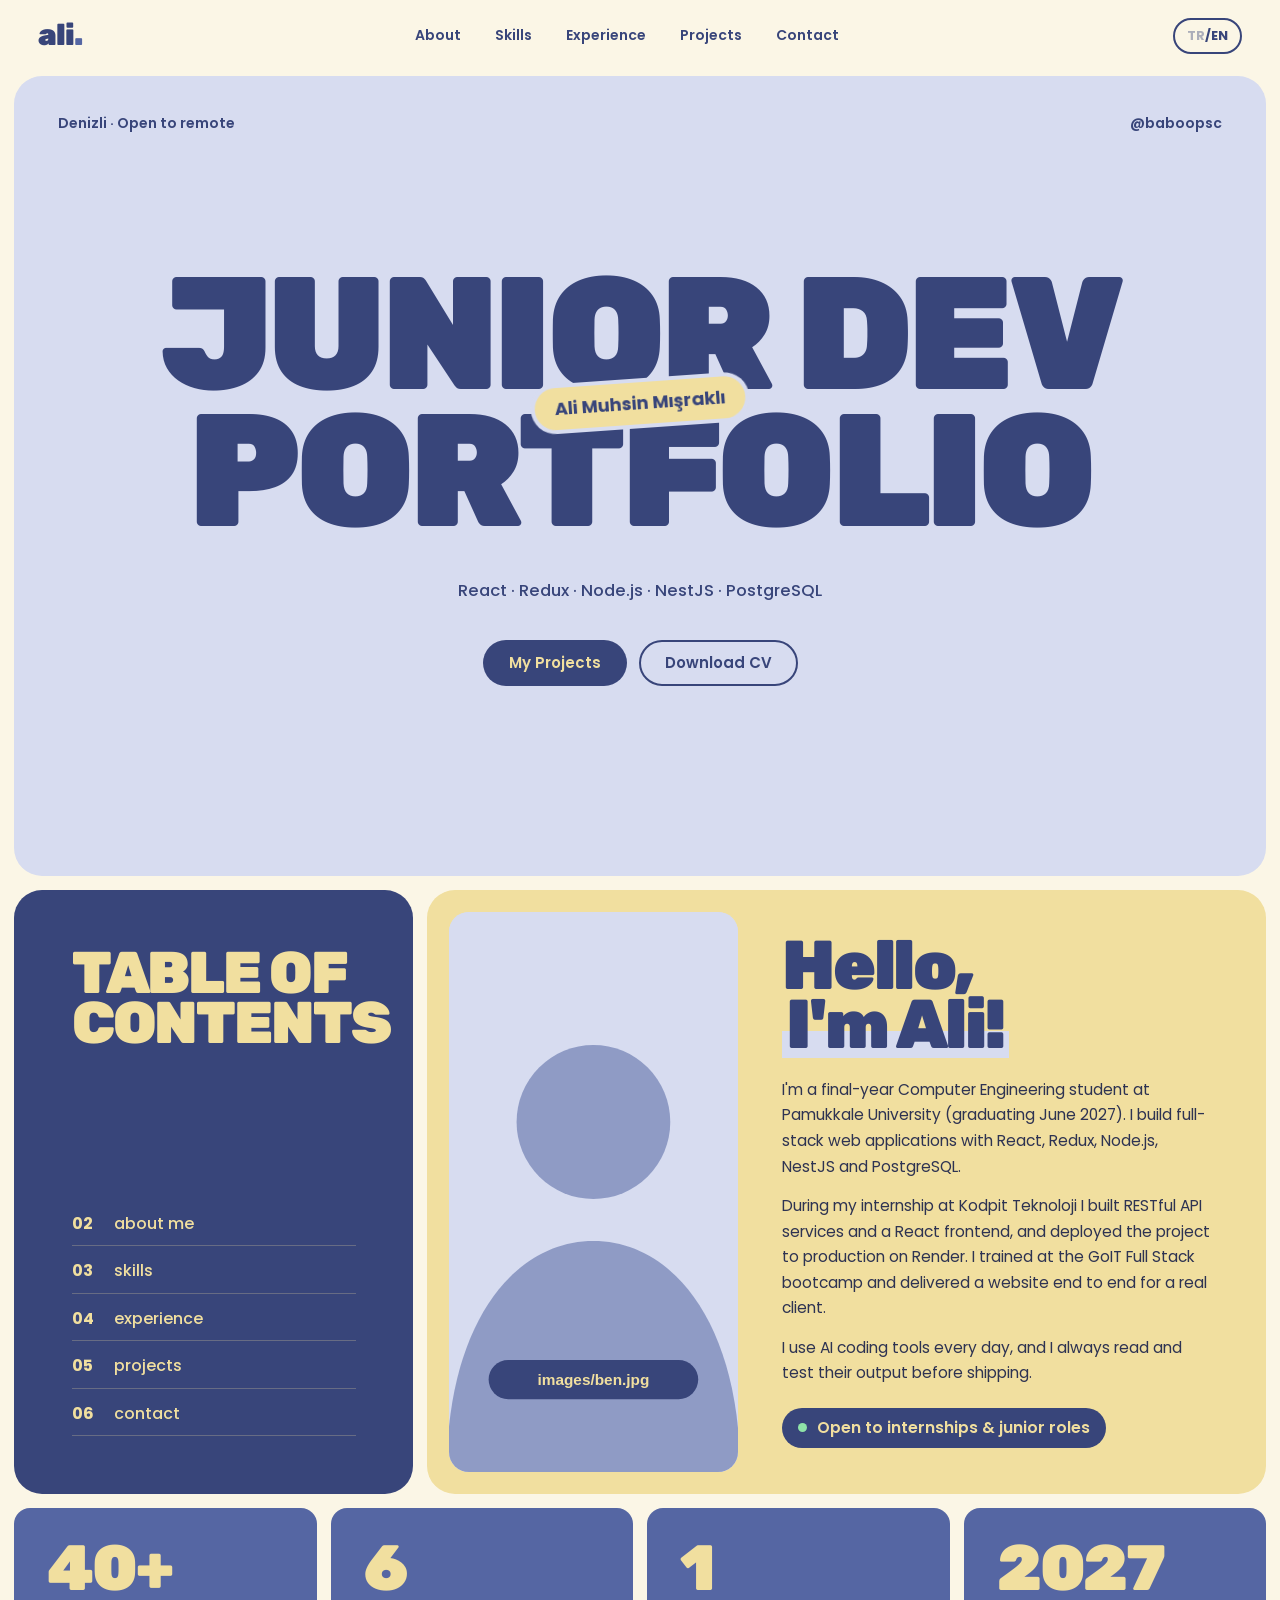
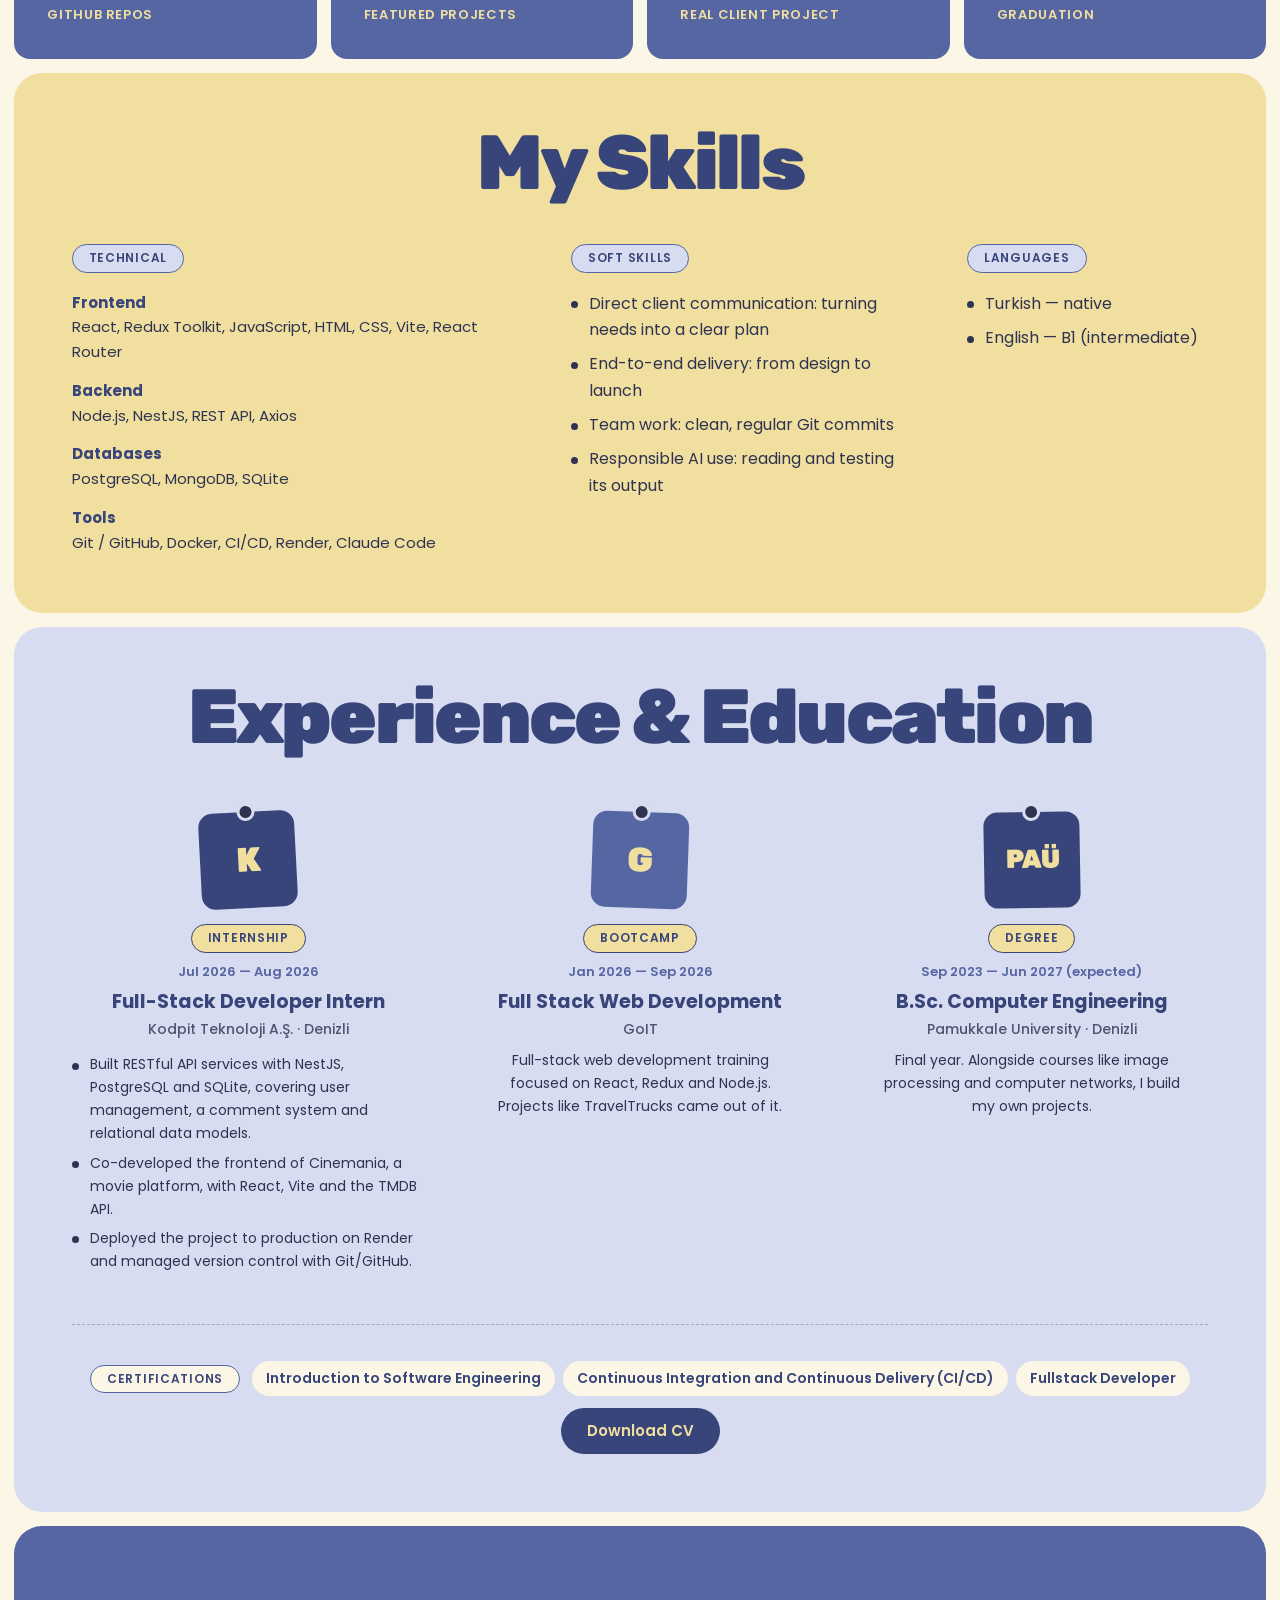
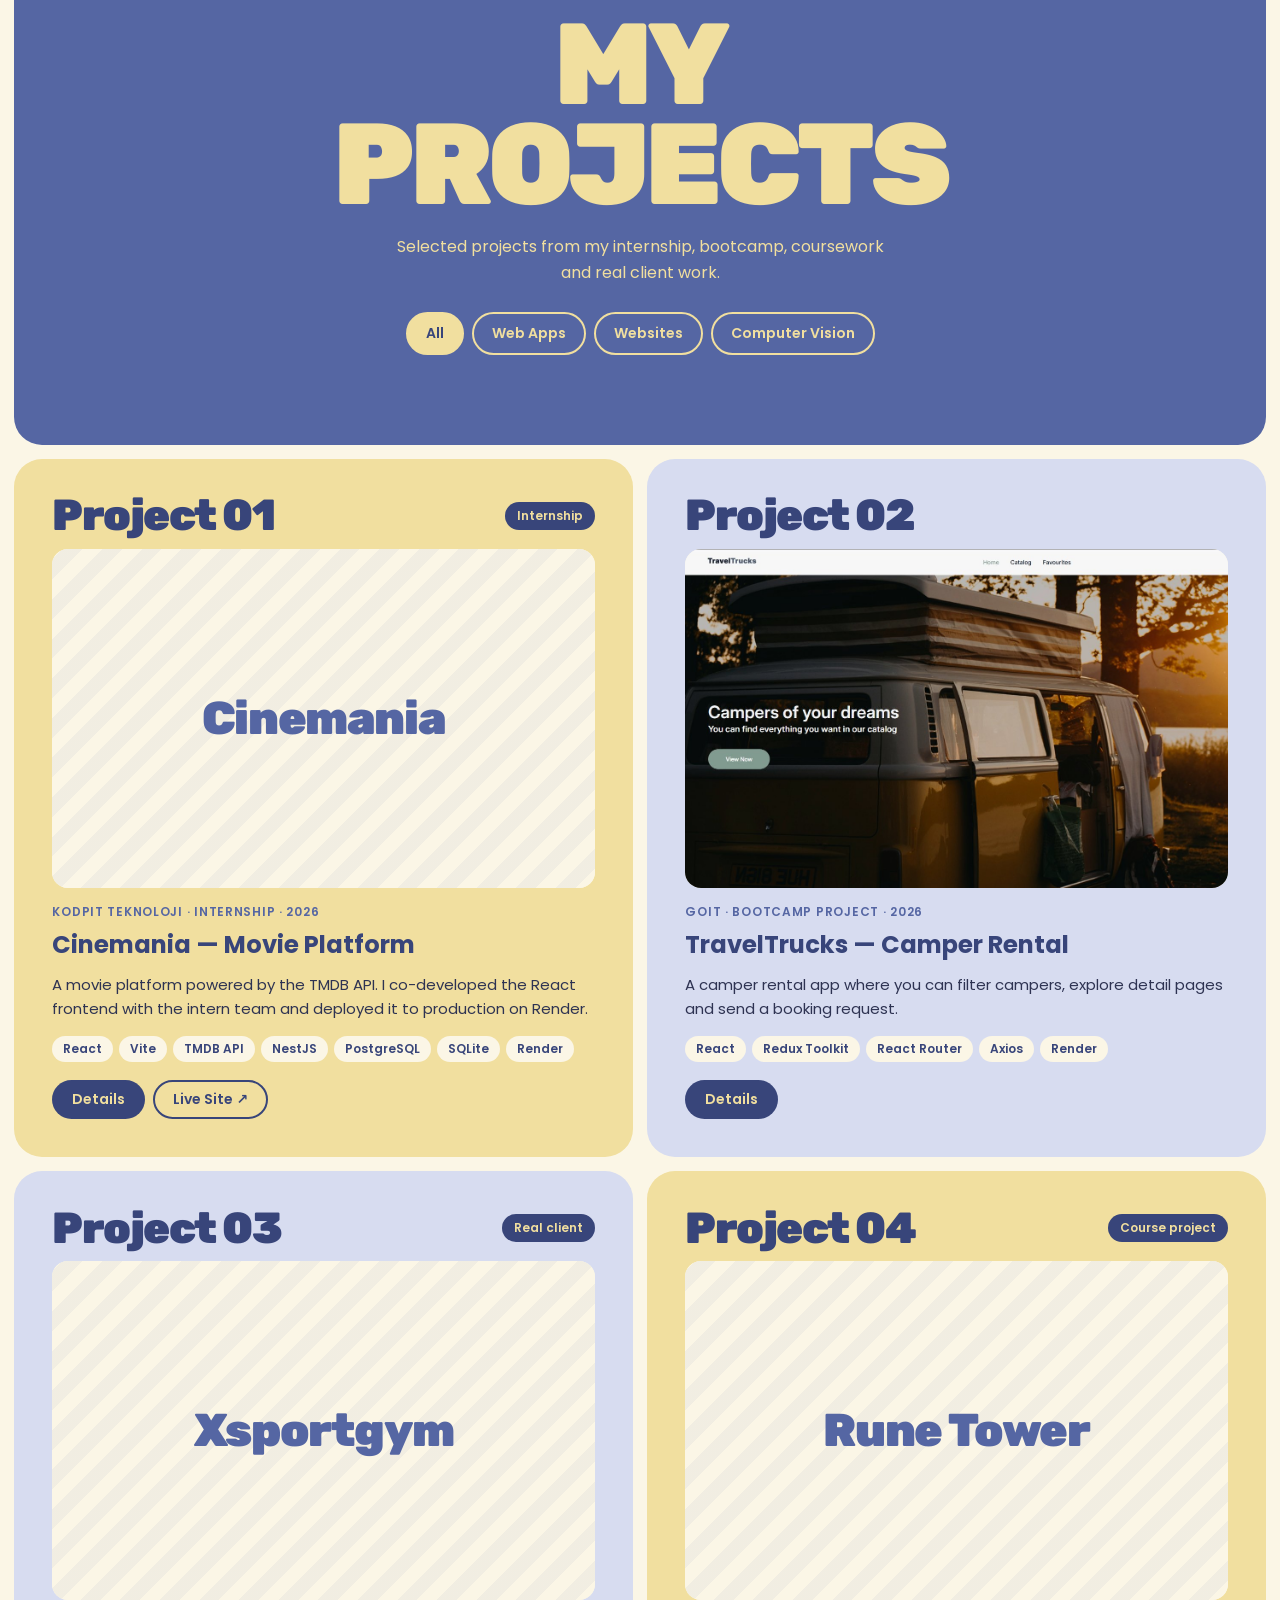
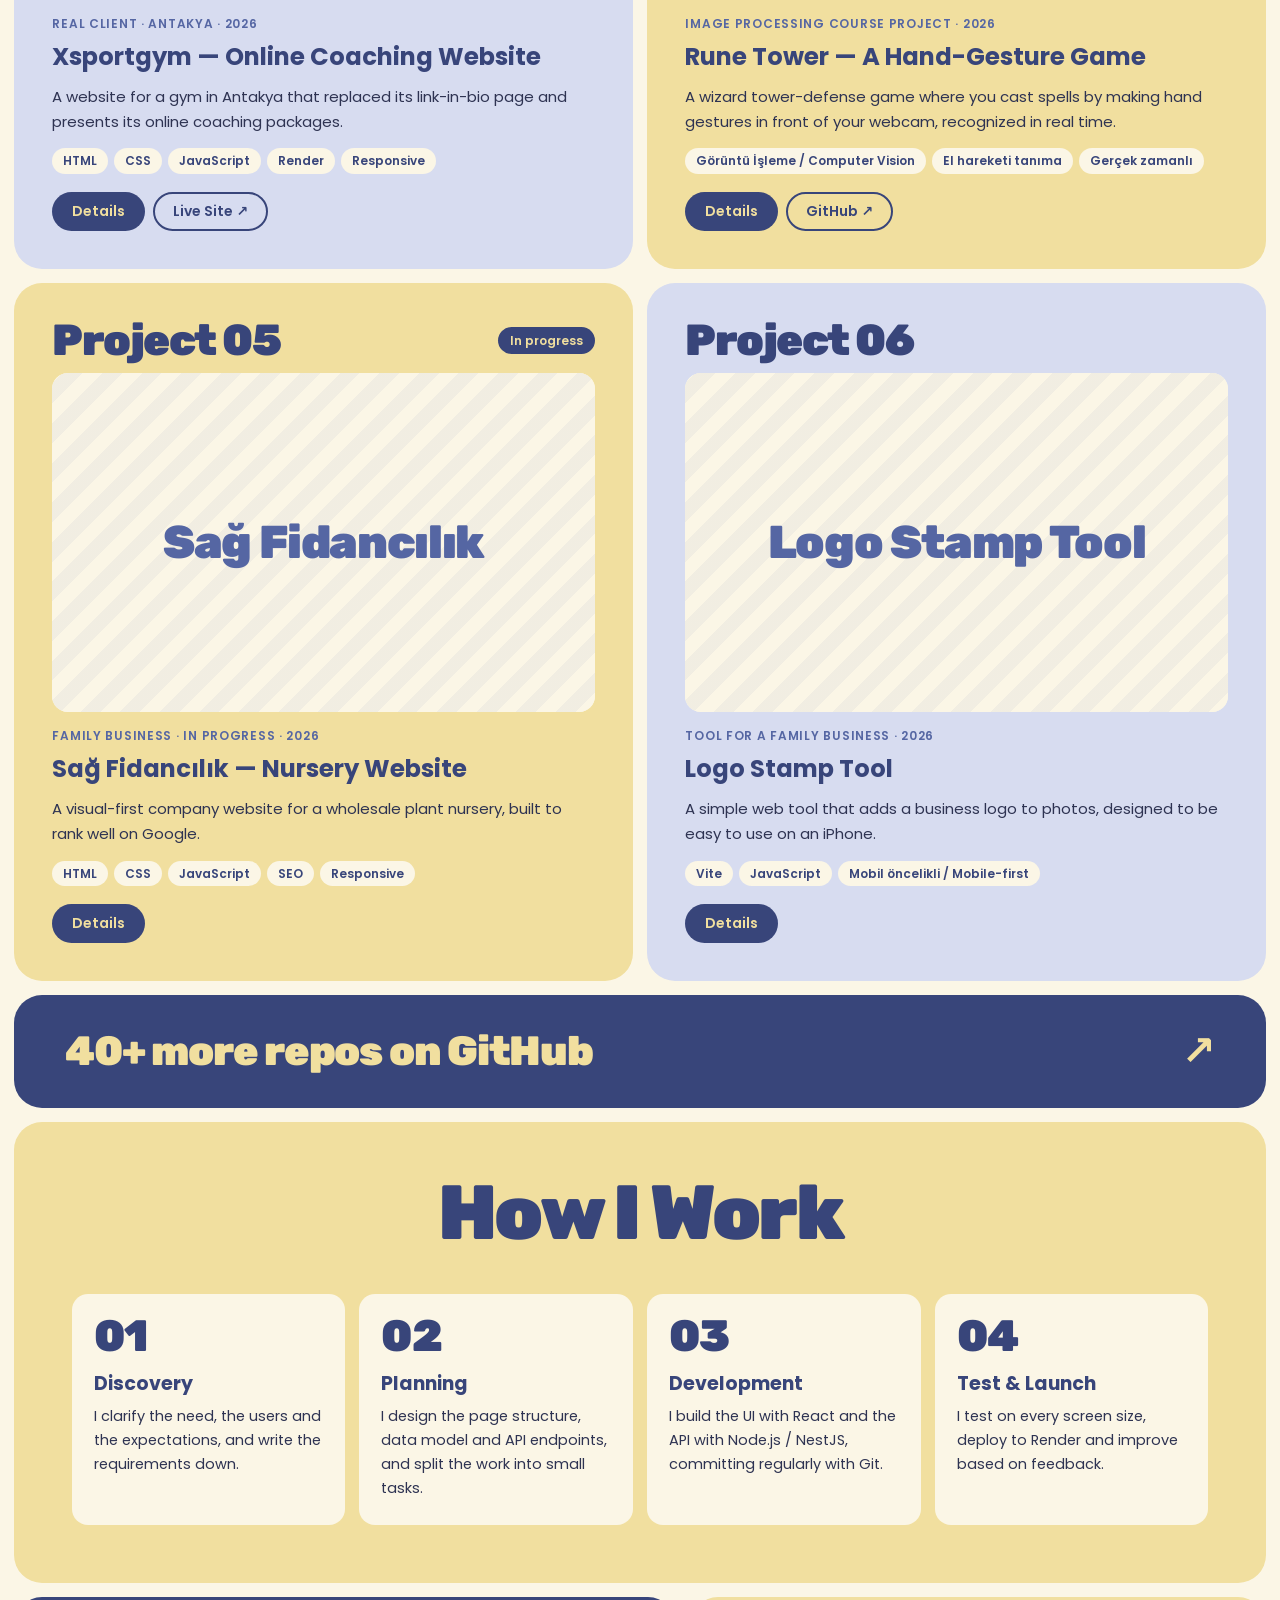
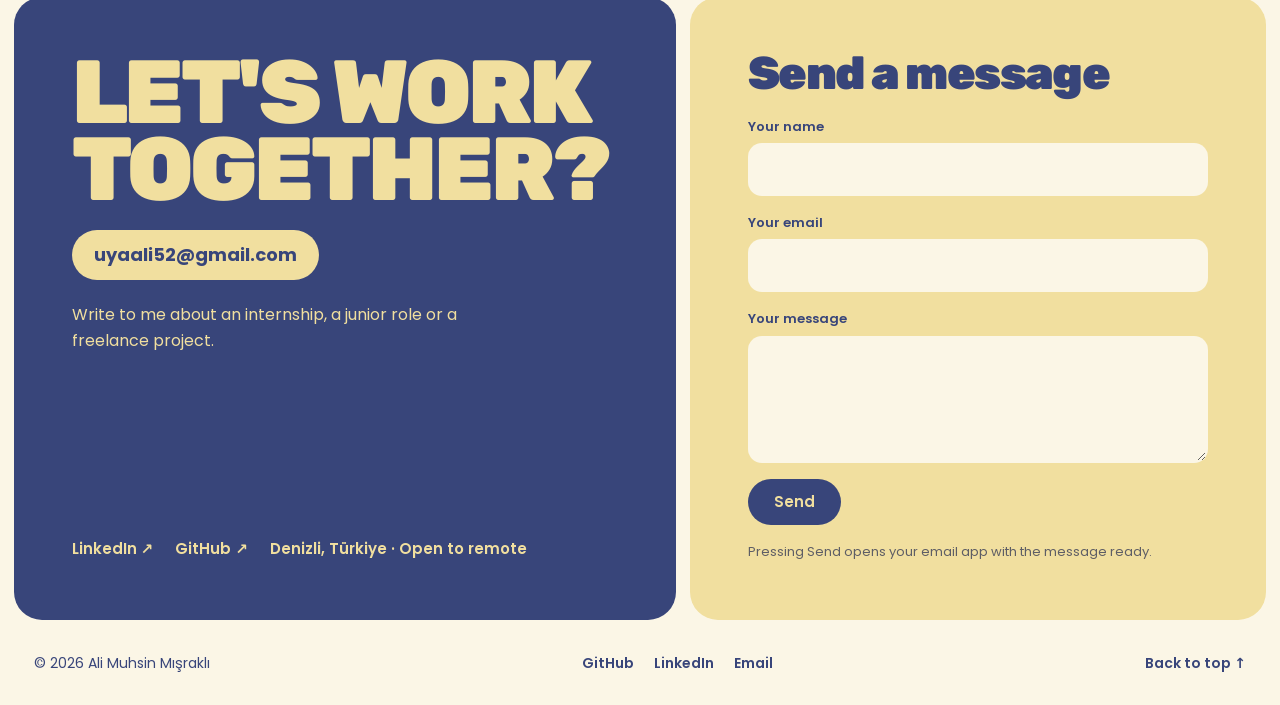
==== index.html @ 2f82663c "Initial portfolio site" ====
<!DOCTYPE html>
<html lang="tr" class="no-js">
<head>
  <meta charset="UTF-8">
  <meta name="viewport" content="width=device-width, initial-scale=1.0">
  <title>Ali Muhsin Mışraklı — Junior Full Stack Developer</title>
  <meta name="description" content="Ali Muhsin Mışraklı — Denizli'de yaşayan Junior Full Stack Developer. React, Redux, Node.js, NestJS ve PostgreSQL ile web uygulamaları geliştiriyorum.">
  <meta name="author" content="Ali Muhsin Mışraklı">
  <meta name="theme-color" content="#FBF6E6">
  <link rel="icon" href="favicon.svg" type="image/svg+xml">

  <!-- Paylaşım önizlemesi (LinkedIn, WhatsApp vb.)
       Site yayına girince og:image'ı TAM adresle değiştir:
       ör. https://SITE-ADRESIN.onrender.com/images/og-image.png -->
  <meta property="og:type" content="website">
  <meta property="og:title" content="Ali Muhsin Mışraklı — Junior Full Stack Developer">
  <meta property="og:description" content="React, Node.js, NestJS ve PostgreSQL ile web uygulamaları. Projelerime göz at.">
  <meta property="og:image" content="images/og-image.png">
  <meta name="twitter:card" content="summary_large_image">

  <link rel="preconnect" href="https://fonts.googleapis.com">
  <link rel="preconnect" href="https://fonts.gstatic.com" crossorigin>
  <link href="https://fonts.googleapis.com/css2?family=Poppins:wght@400;500;600;700&family=Rubik:wght@800;900&display=swap" rel="stylesheet">
  <link rel="stylesheet" href="css/style.css">

  <script type="application/ld+json">
  {
    "@context": "https://schema.org",
    "@type": "Person",
    "name": "Ali Muhsin Mışraklı",
    "jobTitle": "Junior Full Stack Developer",
    "email": "mailto:uyaali52@gmail.com",
    "address": { "@type": "PostalAddress", "addressLocality": "Denizli", "addressCountry": "TR" },
    "alumniOf": { "@type": "CollegeOrUniversity", "name": "Pamukkale University" },
    "knowsAbout": ["React", "Redux", "JavaScript", "Node.js", "NestJS", "PostgreSQL"],
    "sameAs": [
      "https://github.com/baboopsc",
      "https://www.linkedin.com/in/ali-muhsin-misrakli-312574285"
    ]
  }
  </script>
</head>
<body>
  <a class="skip-link" href="#main" data-i18n="skip">İçeriğe geç</a>

  <!-- ============ ÜST MENÜ ============ -->
  <header class="site-header" id="siteHeader">
    <a href="#hero" class="logo" aria-label="Ana sayfa">ali<span>.</span></a>

    <nav class="nav" id="nav" aria-label="Ana menü">
      <a href="#about" data-i18n="nav.about">Hakkımda</a>
      <a href="#skills" data-i18n="nav.skills">Yetenekler</a>
      <a href="#experience" data-i18n="nav.experience">Deneyim</a>
      <a href="#projects" data-i18n="nav.projects">Projeler</a>
      <a href="#contact" data-i18n="nav.contact">İletişim</a>
    </nav>

    <div class="header-actions">
      <button class="lang-toggle" id="langToggle" type="button" aria-label="Dili değiştir / Change language">
        <span data-lang="tr">TR</span>/<span data-lang="en">EN</span>
      </button>
      <button class="menu-toggle" id="menuToggle" type="button" aria-expanded="false" aria-controls="nav" aria-label="Menü">
        <span></span><span></span>
      </button>
    </div>
  </header>

  <main id="main" class="panels">

    <!-- ============ 01 · KAPAK ============ -->
    <section class="panel p-light hero" id="hero">
      <div class="hero-corner hero-corner--left" data-i18n="hero.kicker">Denizli · Remote'a açık</div>
      <a class="hero-corner hero-corner--right" href="https://github.com/baboopsc" target="_blank" rel="noopener">@baboopsc</a>

      <div class="hero-center">
        <div class="hero-title-wrap">
          <h1 class="display hero-title"><span class="sr-only">Ali Muhsin Mışraklı — </span>JUNIOR DEV<br>PORTFOLIO</h1>
          <span class="name-pill">Ali Muhsin Mışraklı</span>
        </div>
        <p class="hero-sub">React · Redux · Node.js · NestJS · PostgreSQL</p>
        <div class="hero-cta">
          <a class="btn btn--dark" href="#projects" data-i18n="hero.cta1">Projelerim</a>
          <a class="btn btn--outline" href="assets/Ali_Muhsin_Misrakli_CV.pdf" download data-i18n="hero.cta2">CV İndir</a>
        </div>
      </div>
    </section>

    <!-- ============ 02 · İÇİNDEKİLER + MERHABA ============ -->
    <div class="row row--toc">
      <nav class="panel p-dark toc reveal" aria-label="İçindekiler">
        <h2 class="display toc-title" data-i18n="toc.title">İÇİN-<br>DEKİLER</h2>
        <ol class="toc-list">
          <li><a href="#about"><span>02</span><span data-i18n="toc.about">hakkımda</span></a></li>
          <li><a href="#skills"><span>03</span><span data-i18n="toc.skills">yetenekler</span></a></li>
          <li><a href="#experience"><span>04</span><span data-i18n="toc.exp">deneyim</span></a></li>
          <li><a href="#projects"><span>05</span><span data-i18n="toc.projects">projeler</span></a></li>
          <li><a href="#contact"><span>06</span><span data-i18n="toc.contact">iletişim</span></a></li>
        </ol>
      </nav>

      <section class="panel p-cream about reveal" id="about">
        <figure class="about-photo">
          <img src="images/ben.jpg" alt="Ali Muhsin Mışraklı" width="600" height="800" loading="lazy"
               data-placeholder="photo" data-file="images/ben.jpg">
        </figure>
        <div class="about-text">
          <h2 class="display about-title" data-i18n="about.title">Merhaba,<br><span class="hl">ben Ali!</span></h2>
          <p data-i18n="about.p1">Pamukkale Üniversitesi'nde Bilgisayar Mühendisliği son sınıf öğrencisiyim (mezuniyet: Haziran 2027). React, Redux, Node.js, NestJS ve PostgreSQL ile full-stack web uygulamaları geliştiriyorum.</p>
          <p data-i18n="about.p2">Kodpit Teknoloji'deki stajımda RESTful API servisleri ve bir React arayüzü geliştirdim, projeyi Render'da canlıya aldım. GoIT Full Stack bootcamp'inde eğitim aldım ve gerçek bir müşteri için bir web sitesini baştan sona teslim ettim.</p>
          <p data-i18n="about.p3">Yapay zekâ destekli kodlama araçlarını her gün kullanıyorum; ama yayına almadan önce çıktıyı mutlaka okuyup test ediyorum.</p>
          <p class="status-badge">
            <span class="dot" aria-hidden="true"></span>
            <span data-i18n="about.status">Staj ve junior pozisyonlara açığım</span>
          </p>
        </div>
      </section>
    </div>

    <!-- ============ SAYILAR ============ -->
    <ul class="row row--stats">
      <li class="panel p-blue stat reveal"><strong class="display">40+</strong><span data-i18n="stats.repos">GitHub reposu</span></li>
      <li class="panel p-blue stat reveal"><strong class="display" id="statProjects">6</strong><span data-i18n="stats.projects">Öne çıkan proje</span></li>
      <li class="panel p-blue stat reveal"><strong class="display">1</strong><span data-i18n="stats.client">Gerçek müşteri işi</span></li>
      <li class="panel p-blue stat reveal"><strong class="display">2027</strong><span data-i18n="stats.grad">Mezuniyet</span></li>
    </ul>

    <!-- ============ 03 · YETENEKLER ============ -->
    <section class="panel p-cream skills reveal" id="skills">
      <h2 class="display section-title" data-i18n="skills.title">Yetkinliklerim</h2>

      <div class="skills-grid">
        <div class="skill-col">
          <h3 class="pill-label" data-i18n="skills.tech">teknik</h3>
          <dl class="skill-list">
            <div><dt>Frontend</dt><dd>React, Redux Toolkit, JavaScript, HTML, CSS, Vite, React Router</dd></div>
            <div><dt>Backend</dt><dd>Node.js, NestJS, REST API, Axios</dd></div>
            <div><dt data-i18n="skills.db">Veritabanı</dt><dd>PostgreSQL, MongoDB, SQLite</dd></div>
            <div><dt data-i18n="skills.tools">Araçlar</dt><dd>Git / GitHub, Docker, CI/CD, Render, Claude Code</dd></div>
          </dl>
        </div>

        <div class="skill-col">
          <h3 class="pill-label" data-i18n="skills.soft">kişisel</h3>
          <ul class="bullet-list">
            <li data-i18n="soft.1">Müşteriyle doğrudan iletişim: ihtiyacı dinleyip net bir plana dökme</li>
            <li data-i18n="soft.2">Uçtan uca teslim: tasarımdan yayına kadar tüm süreç</li>
            <li data-i18n="soft.3">Ekip çalışması: Git ile düzenli, okunabilir commit'ler</li>
            <li data-i18n="soft.4">Sorumlu AI kullanımı: çıktıyı okuyup test ederek ilerleme</li>
          </ul>
        </div>

        <div class="skill-col">
          <h3 class="pill-label" data-i18n="skills.lang">diller</h3>
          <ul class="bullet-list">
            <li data-i18n="lang.tr">Türkçe — ana dil</li>
            <li data-i18n="lang.en">İngilizce — B1 (orta seviye)</li>
          </ul>
        </div>
      </div>
    </section>

    <!-- ============ 04 · DENEYİM & EĞİTİM ============ -->
    <section class="panel p-light experience reveal" id="experience">
      <h2 class="display section-title" data-i18n="exp.title">Deneyim &amp; Eğitim</h2>

      <ol class="exp-grid">
        <li class="exp-item">
          <div class="exp-thumb" aria-hidden="true">K</div>
          <span class="pill-label pill-label--solid" data-i18n="exp.kodpit.tag">staj</span>
          <p class="exp-date" data-i18n="exp.kodpit.date">Tem 2026 — Ağu 2026</p>
          <h3 data-i18n="exp.kodpit.role">Full-Stack Developer Stajyeri</h3>
          <p class="exp-place">Kodpit Teknoloji A.Ş. · Denizli</p>
          <ul class="bullet-list bullet-list--sm">
            <li data-i18n="exp.kodpit.b1">NestJS, PostgreSQL ve SQLite ile kullanıcı yönetimi, yorum sistemi ve ilişkisel veri modellerini kapsayan RESTful API servisleri geliştirdim.</li>
            <li data-i18n="exp.kodpit.b2">Film platformu Cinemania'nın arayüzünü React, Vite ve TMDB API ile ekip arkadaşlarımla birlikte geliştirdim.</li>
            <li data-i18n="exp.kodpit.b3">Projeyi Render'da canlıya aldım; versiyon kontrolünü Git/GitHub ile yönettim.</li>
          </ul>
        </li>
        <li class="exp-item">
          <div class="exp-thumb" aria-hidden="true">G</div>
          <span class="pill-label pill-label--solid" data-i18n="exp.goit.tag">bootcamp</span>
          <p class="exp-date" data-i18n="exp.goit.date">Oca 2026 — Eyl 2026</p>
          <h3>Full Stack Web Development</h3>
          <p class="exp-place">GoIT</p>
          <p class="exp-desc" data-i18n="exp.goit.desc">React, Redux ve Node.js odaklı full-stack web geliştirme eğitimi. TravelTrucks gibi projeler bu süreçte çıktı.</p>
        </li>
        <li class="exp-item">
          <div class="exp-thumb" aria-hidden="true">PAÜ</div>
          <span class="pill-label pill-label--solid" data-i18n="exp.pau.tag">lisans</span>
          <p class="exp-date" data-i18n="exp.pau.date">Eyl 2023 — Haz 2027 (beklenen)</p>
          <h3 data-i18n="exp.pau.role">Bilgisayar Mühendisliği</h3>
          <p class="exp-place" data-i18n="exp.pau.place">Pamukkale Üniversitesi · Denizli</p>
          <p class="exp-desc" data-i18n="exp.pau.desc">Son sınıftayım. Görüntü işleme ve bilgisayar ağları gibi derslerin yanında kendi projelerimi geliştiriyorum.</p>
        </li>
      </ol>

      <div class="certs">
        <h3 class="pill-label" data-i18n="exp.certs">sertifikalar</h3>
        <ul class="cert-list">
          <li>Introduction to Software Engineering</li>
          <li>Continuous Integration and Continuous Delivery (CI/CD)</li>
          <li>Fullstack Developer</li>
        </ul>
        <a class="btn btn--dark" href="assets/Ali_Muhsin_Misrakli_CV.pdf" download data-i18n="hero.cta2">CV İndir</a>
      </div>
    </section>

    <!-- ============ 05 · PROJELER ============ -->
    <section class="panel p-blue projects-head reveal" id="projects">
      <h2 class="display projects-title" data-i18n="projects.title">PROJE-<br>LERİM</h2>
      <p class="projects-lead" data-i18n="projects.lead">Staj, bootcamp, ders ve gerçek müşteri işlerinden seçtiğim projeler.</p>
      <div class="filters" id="filters">
        <button class="filter is-active" type="button" data-filter="all" data-i18n="filter.all">Tümü</button>
        <button class="filter" type="button" data-filter="app" data-i18n="filter.app">Web Uygulaması</button>
        <button class="filter" type="button" data-filter="web" data-i18n="filter.web">Web Sitesi</button>
        <button class="filter" type="button" data-filter="cv" data-i18n="filter.cv">Görüntü İşleme</button>
      </div>
    </section>

    <div class="project-grid" id="projectGrid" aria-live="polite"></div>

    <a class="panel p-dark more-repos reveal" href="https://github.com/baboopsc?tab=repositories" target="_blank" rel="noopener">
      <span data-i18n="projects.more">Diğer 40+ repom GitHub'da</span>
      <span class="arrow" aria-hidden="true">↗</span>
    </a>

    <!-- ============ NASIL ÇALIŞIRIM ============ -->
    <section class="panel p-cream process reveal" id="process">
      <h2 class="display section-title" data-i18n="process.title">Nasıl Çalışırım?</h2>
      <ol class="process-list">
        <li>
          <span class="step-no display">01</span>
          <h3 data-i18n="process.1.t">Keşif</h3>
          <p data-i18n="process.1.d">İhtiyacı, kullanıcıyı ve beklentileri netleştiririm; gereksinimleri yazıya dökerim.</p>
        </li>
        <li>
          <span class="step-no display">02</span>
          <h3 data-i18n="process.2.t">Planlama</h3>
          <p data-i18n="process.2.d">Sayfa yapısını, veri modelini ve API uçlarını tasarlar; işi küçük görevlere bölerim.</p>
        </li>
        <li>
          <span class="step-no display">03</span>
          <h3 data-i18n="process.3.t">Geliştirme</h3>
          <p data-i18n="process.3.d">Arayüzü React ile, API'yi Node.js / NestJS ile yazar; Git ile düzenli commit atarak ilerlerim.</p>
        </li>
        <li>
          <span class="step-no display">04</span>
          <h3 data-i18n="process.4.t">Test &amp; Yayın</h3>
          <p data-i18n="process.4.d">Mobil dahil test eder, Render'a deploy eder ve geri bildirimle iyileştiririm.</p>
        </li>
      </ol>
    </section>

    <!-- ============ YORUMLAR (js/projects.js içinde yorum eklenince görünür) ============ -->
    <section class="panel p-light testimonials" id="testimonials" hidden>
      <h2 class="display section-title" data-i18n="testi.title">Hakkımda Söylenenler</h2>
      <div class="testi-grid" id="testiGrid"></div>
    </section>

    <!-- ============ 06 · İLETİŞİM ============ -->
    <div class="row row--contact" id="contact">
      <section class="panel p-dark contact-card reveal">
        <h2 class="display contact-title" data-i18n="contact.title">BİRLİKTE<br>ÇALIŞALIM?</h2>
        <a class="mail-pill" href="mailto:uyaali52@gmail.com">uyaali52@gmail.com</a>
        <p class="contact-lead" data-i18n="contact.lead">Staj, junior pozisyon ya da freelance bir proje için bana yazabilirsin.</p>
        <ul class="contact-links">
          <li><a href="https://www.linkedin.com/in/ali-muhsin-misrakli-312574285" target="_blank" rel="noopener">LinkedIn ↗</a></li>
          <li><a href="https://github.com/baboopsc" target="_blank" rel="noopener">GitHub ↗</a></li>
          <li><span data-i18n="contact.locVal">Denizli, Türkiye · Remote'a açık</span></li>
        </ul>
      </section>

      <section class="panel p-cream form-card reveal" aria-labelledby="formTitle">
        <h2 class="display form-title" id="formTitle" data-i18n="form.title">Mesaj gönder</h2>
        <form class="contact-form" id="contactForm" novalidate>
          <label>
            <span data-i18n="form.name">Adın</span>
            <input type="text" name="name" required autocomplete="name">
          </label>
          <label>
            <span data-i18n="form.email">E-posta adresin</span>
            <input type="email" name="email" required autocomplete="email">
          </label>
          <label>
            <span data-i18n="form.msg">Mesajın</span>
            <textarea name="message" rows="4" required></textarea>
          </label>
          <button class="btn btn--dark" type="submit" data-i18n="form.send">Gönder</button>
          <p class="form-note" id="formNote" data-i18n="form.note">Gönder'e basınca e-posta uygulaman hazır mesajla açılır.</p>
        </form>
      </section>
    </div>
  </main>

  <!-- ============ ALT KISIM ============ -->
  <footer class="site-footer">
    <p>© <span id="year">2026</span> Ali Muhsin Mışraklı</p>
    <ul class="footer-links">
      <li><a href="https://github.com/baboopsc" target="_blank" rel="noopener">GitHub</a></li>
      <li><a href="https://www.linkedin.com/in/ali-muhsin-misrakli-312574285" target="_blank" rel="noopener">LinkedIn</a></li>
      <li><a href="mailto:uyaali52@gmail.com" data-i18n="contact.mail">E-posta</a></li>
    </ul>
    <a class="to-top" href="#hero" data-i18n="footer.top">Yukarı çık ↑</a>
  </footer>

  <!-- ============ PROJE DETAY PENCERESİ ============ -->
  <dialog class="project-modal" id="projectModal" aria-labelledby="modalTitle">
    <button class="modal-close" type="button" id="modalClose" aria-label="Kapat">×</button>
    <div class="modal-body" id="modalBody"></div>
  </dialog>

  <script src="js/i18n.js"></script>
  <script src="js/projects.js"></script>
  <script src="js/main.js"></script>
</body>
</html>
---- css/style.css ----
/* =========================================================
   Ali Muhsin Mışraklı — Portfolio
   Stil: yuvarlak paneller (slayt düzeni) · mavi + krem paleti
   ========================================================= */

:root {
  /* Renkler */
  --paper: #fbf6e6;       /* sayfa zemini */
  --cream: #f1df9f;       /* krem panel */
  --blue: #5566a3;        /* ana mavi */
  --blue-light: #d7dcf0;  /* açık mavi panel */
  --blue-dark: #38457a;   /* koyu mavi panel / başlıklar */
  --ink: #2e3352;         /* yazı */

  /* Yazı tipleri */
  --font-display: "Rubik", "Arial Black", system-ui, sans-serif;
  --font-body: "Poppins", system-ui, -apple-system, "Segoe UI", sans-serif;

  /* Ölçüler */
  --header-h: 72px;
  --gap: 14px;
  --radius: 28px;
  --radius-sm: 16px;
  --ease: cubic-bezier(0.2, 0.7, 0.2, 1);
}

/* ---------- Temel ---------- */
*,
*::before,
*::after { box-sizing: border-box; }
* { margin: 0; }

html {
  scroll-behavior: smooth;
  scroll-padding-top: calc(var(--header-h) + 8px);
}

body {
  font-family: var(--font-body);
  background: var(--paper);
  color: var(--ink);
  line-height: 1.65;
  -webkit-font-smoothing: antialiased;
}
body.no-scroll { overflow: hidden; }

img { display: block; max-width: 100%; }
a { color: inherit; }
button { font: inherit; color: inherit; cursor: pointer; }
ul, ol, dl, dd { padding: 0; list-style: none; margin: 0; }
input, textarea { font: inherit; color: inherit; }

.sr-only {
  position: absolute; width: 1px; height: 1px; padding: 0; margin: -1px;
  overflow: hidden; clip: rect(0 0 0 0); white-space: nowrap; border: 0;
}

.skip-link {
  position: absolute; left: -9999px; top: 10px; z-index: 300;
  background: var(--blue-dark); color: var(--cream);
  padding: 8px 16px; border-radius: 999px; text-decoration: none; font-weight: 600;
}
.skip-link:focus { left: 10px; }

:focus-visible { outline: 3px solid var(--blue); outline-offset: 3px; border-radius: 6px; }

/* ---------- Kalın başlık yazısı ---------- */
.display {
  font-family: var(--font-display);
  font-weight: 900;
  line-height: 0.86;
  letter-spacing: -0.035em;
}

.section-title {
  font-size: clamp(40px, 6vw, 84px);
  text-align: center;
  margin-bottom: clamp(28px, 4vw, 48px);
}

/* ---------- Paneller ---------- */
.panels {
  width: min(1440px, 100%);
  margin-inline: auto;
  padding: calc(var(--header-h) + 4px) var(--gap) var(--gap);
  display: grid;
  gap: var(--gap);
}

.panel {
  position: relative;
  border-radius: var(--radius);
  padding: clamp(28px, 4.5vw, 64px);
  overflow: hidden;
}

.p-cream { background: var(--cream); color: var(--ink); }
.p-light { background: var(--blue-light); color: var(--ink); }
.p-blue  { background: var(--blue); color: var(--cream); }
.p-dark  { background: var(--blue-dark); color: var(--cream); }

.p-cream .display,
.p-light .display { color: var(--blue-dark); }

.row { display: grid; gap: var(--gap); }
.row--toc { grid-template-columns: minmax(0, 1fr) minmax(0, 2.1fr); }
.row--stats { grid-template-columns: repeat(4, minmax(0, 1fr)); }
.row--contact { grid-template-columns: minmax(0, 1.15fr) minmax(0, 1fr); }

/* ---------- Butonlar & etiketler ---------- */
.btn {
  display: inline-flex;
  align-items: center;
  justify-content: center;
  gap: 8px;
  padding: 12px 24px;
  border-radius: 999px;
  border: 2px solid transparent;
  font-weight: 600;
  font-size: 15px;
  line-height: 1.2;
  text-decoration: none;
  white-space: nowrap;
  transition: transform 0.2s var(--ease), background-color 0.2s, color 0.2s, border-color 0.2s;
}
.btn:hover { transform: translateY(-2px); }
.btn--dark { background: var(--blue-dark); color: var(--cream); }
.btn--dark:hover { background: var(--blue); }
.btn--outline { border-color: var(--blue-dark); color: var(--blue-dark); background: transparent; }
.btn--outline:hover { background: var(--blue-dark); color: var(--cream); }
.btn--cream { background: var(--cream); color: var(--blue-dark); }
.btn--cream:hover { background: var(--paper); }

.pill-label {
  display: inline-block;
  padding: 3px 16px;
  border-radius: 999px;
  border: 1.5px solid var(--blue);
  background: var(--blue-light);
  color: var(--blue-dark);
  font-size: 12px;
  font-weight: 600;
  letter-spacing: 0.06em;
  text-transform: uppercase;
  line-height: 1.7;
}
.p-light .pill-label { background: var(--paper); }
.pill-label--solid { background: var(--cream) !important; border-color: var(--blue-dark); }

.bullet-list { display: grid; gap: 8px; }
.bullet-list li { position: relative; padding-left: 18px; }
.bullet-list li::before {
  content: "";
  position: absolute;
  left: 0; top: 0.68em;
  width: 7px; height: 7px;
  border-radius: 50%;
  background: currentColor;
}
.bullet-list--sm { font-size: 14px; gap: 6px; }

/* =========================================================
   ÜST MENÜ
   ========================================================= */
.site-header {
  position: fixed;
  inset: 0 0 auto 0;
  z-index: 100;
  height: var(--header-h);
  padding: 0 clamp(18px, 3vw, 40px);
  display: flex;
  align-items: center;
  justify-content: space-between;
  gap: 24px;
  background: var(--paper);
  color: var(--blue-dark);
  transition: box-shadow 0.3s, color 0.3s, background-color 0.3s;
}
.site-header.is-scrolled { box-shadow: 0 1px 0 rgba(56, 69, 122, 0.15); }

.logo {
  font-family: var(--font-display);
  font-weight: 900;
  font-size: 30px;
  letter-spacing: -0.04em;
  text-decoration: none;
}
.logo span { color: var(--blue); }

.nav { display: flex; gap: 6px; }
.nav a {
  padding: 8px 14px;
  border-radius: 999px;
  font-size: 14px;
  font-weight: 600;
  text-decoration: none;
  transition: background-color 0.2s, color 0.2s;
}
.nav a:hover { background: var(--blue-light); }
.nav a.is-active { background: var(--blue-dark); color: var(--cream); }

.header-actions { display: flex; align-items: center; gap: 10px; }

.lang-toggle {
  border: 2px solid currentColor;
  background: transparent;
  border-radius: 999px;
  padding: 5px 12px;
  font-size: 13px;
  font-weight: 700;
}
.lang-toggle span { opacity: 0.4; transition: opacity 0.2s; }
.lang-toggle span.is-active { opacity: 1; }

.menu-toggle { display: none; }

/* =========================================================
   01 · KAPAK
   ========================================================= */
.hero {
  min-height: calc(100vh - var(--header-h) - 2 * var(--gap));
  min-height: calc(100svh - var(--header-h) - 2 * var(--gap));
  display: grid;
  place-items: center;
  text-align: center;
}

.hero-corner {
  position: absolute;
  top: clamp(20px, 3vw, 36px);
  font-size: 14px;
  font-weight: 600;
  color: var(--blue-dark);
  text-decoration: none;
}
.hero-corner--left { left: clamp(22px, 3.5vw, 44px); }
.hero-corner--right { right: clamp(22px, 3.5vw, 44px); }
a.hero-corner:hover { text-decoration: underline; }

.hero-center { display: grid; justify-items: center; gap: clamp(22px, 3vw, 36px); }

.hero-title-wrap { position: relative; }
.hero-title { font-size: clamp(54px, 12.5vw, 196px); }

.name-pill {
  position: absolute;
  left: 50%;
  top: 50%;
  transform: translate(-50%, -50%) rotate(-4deg);
  padding: 6px 20px;
  border-radius: 999px;
  background: var(--cream);
  color: var(--blue-dark);
  font-size: clamp(13px, 1.4vw, 18px);
  font-weight: 700;
  white-space: nowrap;
  box-shadow: 0 0 0 4px var(--blue-light);
}

.hero-sub { font-size: clamp(14px, 1.3vw, 17px); font-weight: 500; color: var(--blue-dark); }
.hero-cta { display: flex; flex-wrap: wrap; justify-content: center; gap: 12px; }

/* Giriş animasyonu */
.js .hero-title { animation: rise 0.9s var(--ease) both; }
.js .name-pill { animation: pop 0.6s 0.5s var(--ease) both; }
@keyframes rise { from { opacity: 0; transform: translateY(30px); } }
@keyframes pop { from { opacity: 0; transform: translate(-50%, -50%) rotate(-4deg) scale(0.6); } }

/* =========================================================
   02 · İÇİNDEKİLER + MERHABA
   ========================================================= */
.toc { display: flex; flex-direction: column; justify-content: space-between; gap: 32px; }
.toc-title { font-size: clamp(40px, 4.6vw, 72px); color: var(--cream); }
.toc-list { display: grid; gap: 4px; }
.toc-list a {
  display: flex;
  gap: 18px;
  padding: 8px 0;
  border-bottom: 1px solid rgba(241, 223, 159, 0.25);
  text-decoration: none;
  font-weight: 500;
  transition: padding-left 0.25s var(--ease);
}
.toc-list a:hover { padding-left: 8px; }
.toc-list a span:first-child { font-weight: 700; min-width: 24px; }

.about {
  display: grid;
  grid-template-columns: minmax(0, 0.8fr) minmax(0, 1.2fr);
  gap: clamp(24px, 3.5vw, 48px);
  align-items: center;
  padding: clamp(16px, 2vw, 22px);
  padding-right: clamp(28px, 4vw, 56px);
}
.about-photo {
  height: 100%;
  min-height: 360px;
  border-radius: calc(var(--radius) - 8px);
  overflow: hidden;
  background: var(--blue-light);
}
.about-photo img { width: 100%; height: 100%; object-fit: cover; }
.about-text { padding: clamp(8px, 2vw, 24px) 0; }
.about-text p { font-size: 15.5px; }
.about-text p + p { margin-top: 0.9em; }
.about-title { font-size: clamp(42px, 5.4vw, 80px); margin-bottom: 22px; }
.hl {
  background: linear-gradient(transparent 58%, var(--blue-light) 58%, var(--blue-light) 92%, transparent 92%);
  padding: 0 4px;
  -webkit-box-decoration-break: clone;
  box-decoration-break: clone;
}

.status-badge {
  display: inline-flex;
  align-items: center;
  gap: 10px;
  margin-top: 22px !important;
  padding: 7px 16px;
  border-radius: 999px;
  background: var(--blue-dark);
  color: var(--cream);
  font-size: 14px;
  font-weight: 600;
}
.status-badge .dot {
  width: 9px; height: 9px;
  border-radius: 50%;
  background: #8fe3a8;
  animation: pulse 1.8s ease-in-out infinite;
}
@keyframes pulse {
  0%, 100% { box-shadow: 0 0 0 0 rgba(143, 227, 168, 0.7); }
  50% { box-shadow: 0 0 0 7px rgba(143, 227, 168, 0); }
}

/* ---------- Sayılar ---------- */
.stat {
  display: grid;
  gap: 8px;
  padding: clamp(22px, 2.6vw, 34px);
  border-radius: var(--radius-sm);
}
.stat strong { font-size: clamp(44px, 5vw, 72px); color: var(--cream); }
.stat span { font-size: 13px; font-weight: 600; letter-spacing: 0.05em; text-transform: uppercase; }

/* =========================================================
   03 · YETENEKLER
   ========================================================= */
.skills-grid {
  display: grid;
  grid-template-columns: 1.3fr 1fr 0.7fr;
  gap: clamp(28px, 4vw, 56px);
}
.skill-col .pill-label { margin-bottom: 18px; }
.skill-list { display: grid; gap: 14px; }
.skill-list dt { font-weight: 700; color: var(--blue-dark); font-size: 15px; }
.skill-list dd { font-size: 15px; }

/* =========================================================
   04 · DENEYİM & EĞİTİM
   ========================================================= */
.exp-grid {
  display: grid;
  grid-template-columns: repeat(3, minmax(0, 1fr));
  gap: clamp(24px, 3vw, 44px);
  text-align: center;
}
.exp-item { display: grid; justify-items: center; align-content: start; gap: 8px; }
.exp-thumb {
  position: relative;
  width: 96px; height: 96px;
  display: grid;
  place-items: center;
  margin: 14px 0 8px;
  border-radius: 14px;
  background: var(--blue-dark);
  color: var(--cream);
  font-family: var(--font-display);
  font-weight: 900;
  font-size: 34px;
  letter-spacing: -0.04em;
  transform: rotate(-3deg);
}
.exp-item:nth-child(2) .exp-thumb { transform: rotate(2deg); background: var(--blue); }
.exp-item:nth-child(3) .exp-thumb { transform: rotate(-1deg); font-size: 26px; }
/* İğne (pin) noktası */
.exp-thumb::before {
  content: "";
  position: absolute;
  top: -9px; left: 50%;
  width: 18px; height: 18px;
  border-radius: 50%;
  background: var(--ink);
  border: 3px solid var(--blue-light);
  transform: translateX(-50%);
}
.exp-date { font-size: 13px; font-weight: 600; color: var(--blue); }
.exp-item h3 { font-size: 19px; line-height: 1.25; color: var(--blue-dark); }
.exp-place { font-size: 14px; font-weight: 500; opacity: 0.8; margin-top: -4px; }
.exp-desc { font-size: 14px; max-width: 34ch; }
.exp-item .bullet-list { text-align: left; margin-top: 4px; }

.certs {
  display: flex;
  flex-wrap: wrap;
  align-items: center;
  justify-content: center;
  gap: 12px;
  margin-top: clamp(32px, 4vw, 52px);
  padding-top: clamp(24px, 3vw, 36px);
  border-top: 1.5px dashed rgba(56, 69, 122, 0.35);
}
.cert-list { display: flex; flex-wrap: wrap; justify-content: center; gap: 8px; }
.cert-list li {
  padding: 6px 14px;
  border-radius: 999px;
  background: var(--paper);
  color: var(--blue-dark);
  font-size: 14px;
  font-weight: 600;
}

/* =========================================================
   05 · PROJELER
   ========================================================= */
.projects-head {
  display: grid;
  justify-items: center;
  gap: 20px;
  text-align: center;
  padding-block: clamp(48px, 7vw, 96px);
}
.projects-title { font-size: clamp(56px, 9vw, 140px); color: var(--cream); }
.projects-lead { max-width: 52ch; font-size: 16px; }

.filters { display: flex; flex-wrap: wrap; justify-content: center; gap: 8px; margin-top: 6px; }
.filter {
  padding: 8px 18px;
  border-radius: 999px;
  border: 2px solid var(--cream);
  background: transparent;
  color: var(--cream);
  font-size: 14px;
  font-weight: 600;
  transition: background-color 0.2s, color 0.2s;
}
.filter:hover { background: rgba(241, 223, 159, 0.15); }
.filter.is-active { background: var(--cream); color: var(--blue-dark); }

.project-grid {
  display: grid;
  grid-template-columns: repeat(2, minmax(0, 1fr));
  gap: var(--gap);
}

.project-card {
  display: flex;
  flex-direction: column;
  gap: 14px;
  padding: clamp(22px, 3vw, 40px);
}
/* Dama düzeni: krem / açık mavi */
.project-card { background: var(--cream); }
.project-card.is-alt { background: var(--blue-light); }
.project-card.is-hidden { display: none; }

.project-head { display: flex; align-items: center; justify-content: space-between; gap: 12px; }
.project-no { font-size: clamp(30px, 3.4vw, 48px); color: var(--blue-dark); }
.project-badge {
  padding: 4px 12px;
  border-radius: 999px;
  background: var(--blue-dark);
  color: var(--cream);
  font-size: 12px;
  font-weight: 600;
  white-space: nowrap;
}

.project-media {
  position: relative;
  aspect-ratio: 16 / 10;
  border-radius: var(--radius-sm);
  overflow: hidden;
  background: var(--paper);
}
.project-media img {
  width: 100%; height: 100%;
  object-fit: cover;
  object-position: left top;
  transition: transform 0.6s var(--ease);
}
.project-card:hover .project-media img { transform: scale(1.03); }

/* Ekran görüntüsü yoksa gösterilen yer tutucu */
.project-ph {
  position: absolute; inset: 0;
  display: grid; place-items: center;
  padding: 20px;
  background:
    repeating-linear-gradient(-45deg, transparent 0 14px, rgba(85, 102, 163, 0.06) 14px 28px),
    var(--paper);
  color: var(--blue);
  font-family: var(--font-display);
  font-weight: 900;
  font-size: clamp(28px, 3.6vw, 48px);
  letter-spacing: -0.03em;
  line-height: 0.9;
  text-align: center;
}

.project-meta { font-size: 12px; font-weight: 600; letter-spacing: 0.06em; text-transform: uppercase; color: var(--blue); }
.project-title { font-size: clamp(20px, 1.9vw, 25px); line-height: 1.2; font-weight: 700; color: var(--blue-dark); margin-top: -6px; }
.project-summary { font-size: 15px; }

.tags { display: flex; flex-wrap: wrap; gap: 6px; }
.tags li {
  padding: 3px 11px;
  border-radius: 999px;
  background: var(--paper);
  color: var(--blue-dark);
  font-size: 12px;
  font-weight: 600;
}

.project-actions { display: flex; flex-wrap: wrap; gap: 8px; margin-top: auto; padding-top: 4px; }
.project-actions .btn { padding: 9px 18px; font-size: 14px; }

.more-repos {
  display: flex;
  align-items: center;
  justify-content: space-between;
  gap: 16px;
  padding: clamp(22px, 3vw, 36px) clamp(28px, 4vw, 56px);
  font-family: var(--font-display);
  font-weight: 900;
  font-size: clamp(24px, 3.2vw, 44px);
  letter-spacing: -0.03em;
  line-height: 1;
  text-decoration: none;
  transition: background-color 0.25s;
}
.more-repos:hover { background: var(--blue); }
.more-repos .arrow { transition: transform 0.3s var(--ease); }
.more-repos:hover .arrow { transform: translate(4px, -4px); }

/* ---------- Proje detay penceresi ---------- */
.project-modal {
  margin: auto;
  width: min(900px, 92vw);
  max-height: 88vh;
  padding: 0;
  border: 0;
  border-radius: var(--radius);
  background: var(--cream);
  color: var(--ink);
  overflow: auto;
  overscroll-behavior: contain;
}
.project-modal::backdrop { background: rgba(30, 37, 70, 0.72); }
.project-modal[open] { animation: modal-in 0.35s var(--ease); }
@keyframes modal-in { from { opacity: 0; transform: translateY(20px) scale(0.98); } }

.modal-close {
  position: sticky;
  top: 14px;
  float: right;
  margin: 14px 14px 0 0;
  z-index: 5;
  width: 44px; height: 44px;
  border-radius: 50%;
  border: 0;
  background: var(--blue-dark);
  color: var(--cream);
  font-size: 28px;
  line-height: 1;
}
.modal-media {
  position: relative;
  aspect-ratio: 16 / 8;
  margin: 14px;
  border-radius: var(--radius-sm);
  overflow: hidden;
  background: var(--paper);
}
.modal-media img { width: 100%; height: 100%; object-fit: cover; object-position: top center; }
.modal-content { padding: 10px clamp(22px, 4vw, 40px) clamp(26px, 4vw, 40px); display: grid; gap: 18px; }
.modal-content h2 { font-family: var(--font-display); font-weight: 900; letter-spacing: -0.03em; font-size: clamp(30px, 4vw, 48px); line-height: 0.95; color: var(--blue-dark); }
.modal-content h3 { font-size: 13px; font-weight: 700; letter-spacing: 0.06em; text-transform: uppercase; color: var(--blue); margin-bottom: 4px; }
.modal-cols { display: grid; grid-template-columns: 1fr 1fr; gap: 24px; }

/* =========================================================
   NASIL ÇALIŞIRIM
   ========================================================= */
.process-list {
  display: grid;
  grid-template-columns: repeat(4, minmax(0, 1fr));
  gap: var(--gap);
}
.process-list li {
  padding: 24px 22px;
  border-radius: var(--radius-sm);
  background: var(--paper);
  transition: transform 0.25s var(--ease);
}
.process-list li:hover { transform: translateY(-4px); }
.step-no { display: block; font-size: 44px; color: var(--blue); }
.process-list h3 { font-size: 19px; color: var(--blue-dark); margin: 12px 0 6px; }
.process-list p { font-size: 14.5px; }

/* =========================================================
   YORUMLAR
   ========================================================= */
.testi-grid { display: grid; grid-template-columns: repeat(auto-fit, minmax(280px, 1fr)); gap: var(--gap); }
.testi { padding: 26px; border-radius: var(--radius-sm); background: var(--paper); display: grid; gap: 14px; }
.testi blockquote { font-size: 17px; }
.testi blockquote::before { content: "“"; display: block; font-family: var(--font-display); font-weight: 900; font-size: 64px; line-height: 0.5; margin-bottom: 6px; color: var(--blue); }
.testi figcaption { font-size: 14px; font-weight: 600; color: var(--blue-dark); }

/* =========================================================
   06 · İLETİŞİM
   ========================================================= */
.contact-card { display: flex; flex-direction: column; align-items: flex-start; gap: 22px; }
.contact-title { font-size: clamp(48px, 7vw, 110px); color: var(--cream); }
.mail-pill {
  padding: 10px 22px;
  border-radius: 999px;
  background: var(--cream);
  color: var(--blue-dark);
  font-weight: 700;
  font-size: clamp(15px, 1.4vw, 18px);
  text-decoration: none;
  transition: transform 0.2s var(--ease);
}
.mail-pill:hover { transform: translateY(-2px) rotate(-1deg); }
.contact-lead { max-width: 44ch; }
.contact-links { display: flex; flex-wrap: wrap; gap: 8px 22px; margin-top: auto; font-weight: 600; font-size: 15px; }
.contact-links a { text-decoration: none; }
.contact-links a:hover { text-decoration: underline; }

.form-title { font-size: clamp(32px, 3.6vw, 52px); margin-bottom: 22px; }
.contact-form { display: grid; gap: 16px; }
.contact-form label { display: grid; gap: 6px; font-size: 13px; font-weight: 600; color: var(--blue-dark); }
.contact-form input,
.contact-form textarea {
  width: 100%;
  padding: 12px 16px;
  border: 2px solid transparent;
  border-radius: 14px;
  background: var(--paper);
  font-size: 15px;
  resize: vertical;
  transition: border-color 0.2s;
}
.contact-form input:focus,
.contact-form textarea:focus { outline: none; border-color: var(--blue); }
.contact-form .btn { justify-self: start; }
.form-note { font-size: 13px; opacity: 0.75; }
.form-note.is-error { opacity: 1; font-weight: 600; color: #a33a3a; }

/* =========================================================
   ALT KISIM
   ========================================================= */
.site-footer {
  width: min(1440px, 100%);
  margin-inline: auto;
  padding: 18px calc(var(--gap) + 20px) 30px;
  display: flex;
  flex-wrap: wrap;
  align-items: center;
  justify-content: space-between;
  gap: 14px;
  font-size: 14px;
  color: var(--blue-dark);
}
.footer-links { display: flex; gap: 20px; }
.footer-links a,
.to-top { text-decoration: none; font-weight: 600; }
.footer-links a:hover,
.to-top:hover { text-decoration: underline; }

/* =========================================================
   Kaydırınca belirme
   ========================================================= */
.js .reveal {
  opacity: 0;
  transform: translateY(28px);
  transition: opacity 0.7s var(--ease), transform 0.7s var(--ease);
}
.js .reveal.is-visible { opacity: 1; transform: none; }

/* =========================================================
   TABLET
   ========================================================= */
@media (max-width: 1024px) {
  .row--toc { grid-template-columns: 1fr; }
  .row--stats { grid-template-columns: repeat(2, minmax(0, 1fr)); }
  .skills-grid { grid-template-columns: 1fr 1fr; }
  .process-list { grid-template-columns: repeat(2, minmax(0, 1fr)); }
  .row--contact { grid-template-columns: 1fr; }
}

/* =========================================================
   MOBİL MENÜ
   ========================================================= */
@media (max-width: 860px) {
  .menu-toggle {
    display: flex;
    flex-direction: column;
    justify-content: center;
    gap: 6px;
    width: 44px; height: 44px;
    padding: 0 12px;
    border: 0;
    border-radius: 50%;
    background: var(--blue-dark);
  }
  .menu-toggle span {
    display: block;
    height: 2px;
    border-radius: 2px;
    background: var(--cream);
    transition: transform 0.3s var(--ease);
  }
  .menu-toggle[aria-expanded="true"] span:first-child { transform: translateY(4px) rotate(45deg); }
  .menu-toggle[aria-expanded="true"] span:last-child { transform: translateY(-4px) rotate(-45deg); }

  .nav {
    position: fixed;
    inset: 0;
    z-index: -1;
    flex-direction: column;
    align-items: center;
    justify-content: center;
    gap: 10px;
    background: var(--blue-dark);
    color: var(--cream);
    transform: translateY(-100%);
    visibility: hidden;
    transition: transform 0.5s cubic-bezier(0.7, 0, 0.2, 1), visibility 0.5s;
  }
  .nav.is-open { transform: none; visibility: visible; }
  .nav a {
    font-family: var(--font-display);
    font-weight: 900;
    font-size: 40px;
    letter-spacing: -0.03em;
    padding: 6px 22px;
  }
  .nav a:hover { background: rgba(241, 223, 159, 0.12); }
  .nav a.is-active { background: var(--cream); color: var(--blue-dark); }

  .site-header.menu-open { background: transparent; color: var(--cream); box-shadow: none; }
  .site-header.menu-open .menu-toggle { background: var(--cream); }
  .site-header.menu-open .menu-toggle span { background: var(--blue-dark); }
  .site-header.menu-open .logo span { color: var(--cream); }
}

/* =========================================================
   TELEFON
   ========================================================= */
@media (max-width: 680px) {
  :root { --header-h: 64px; --gap: 10px; --radius: 22px; }

  .hero { min-height: auto; padding-top: 84px; padding-bottom: 44px; }
  .hero-corner { font-size: 12px; }
  .hero-title-wrap { display: grid; justify-items: center; gap: 14px; }
  .name-pill { position: static; transform: rotate(-3deg); }
  .js .name-pill { animation: none; }

  .about { grid-template-columns: 1fr; padding: 12px; }
  .about-photo { min-height: 0; aspect-ratio: 4 / 4.4; }
  .about-text { padding: 8px 12px 18px; }

  .skills-grid { grid-template-columns: 1fr; }
  .exp-grid { grid-template-columns: 1fr; gap: 40px; }
  .project-grid { grid-template-columns: 1fr; }
  .project-card.is-alt { background: var(--cream); }
  .project-card.is-alt-mobile { background: var(--blue-light); }
  .process-list { grid-template-columns: 1fr; }
  .modal-cols { grid-template-columns: 1fr; }
  .more-repos { font-size: 22px; }
  .site-footer { flex-direction: column; text-align: center; }
}

/* Hareket istemeyen kullanıcılar için animasyonları kapat */
@media (prefers-reduced-motion: reduce) {
  *, *::before, *::after {
    animation-duration: 0.01ms !important;
    animation-iteration-count: 1 !important;
    transition-duration: 0.01ms !important;
    scroll-behavior: auto !important;
  }
  .js .reveal { opacity: 1; transform: none; }
}
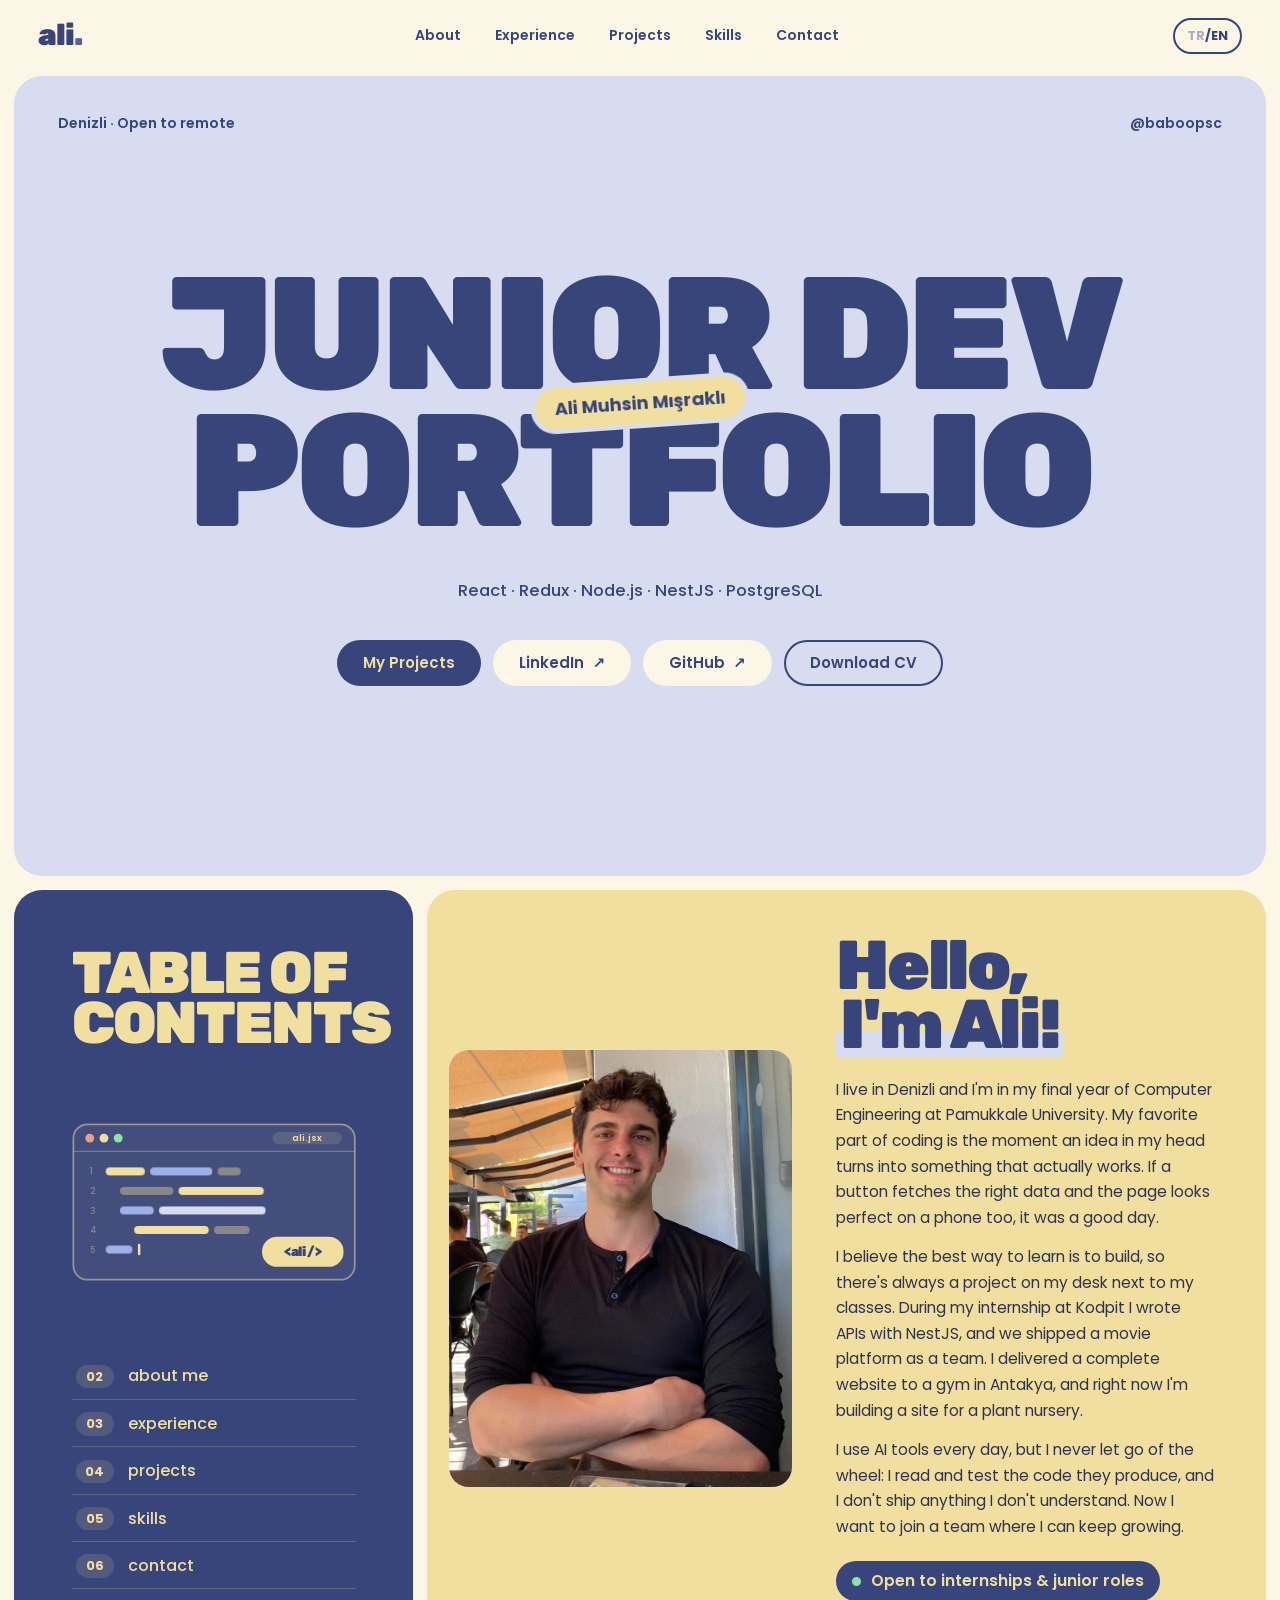
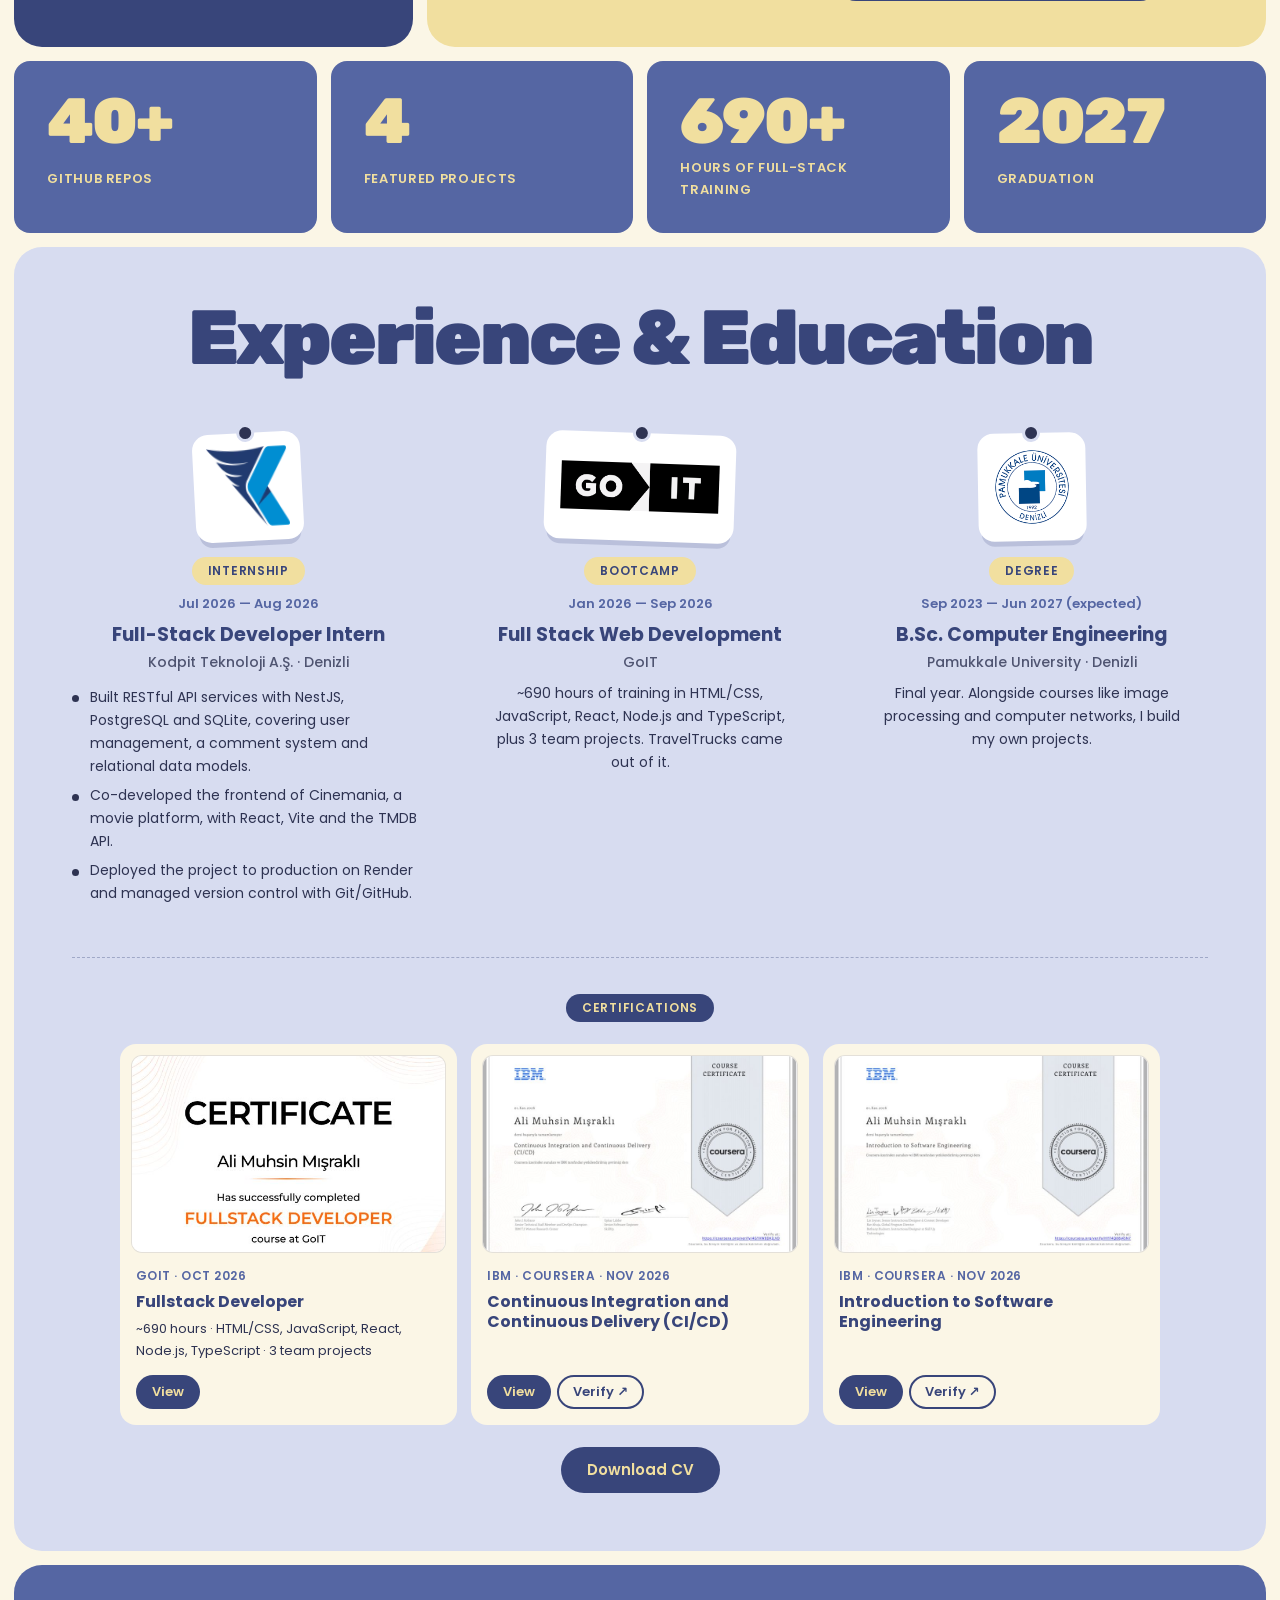
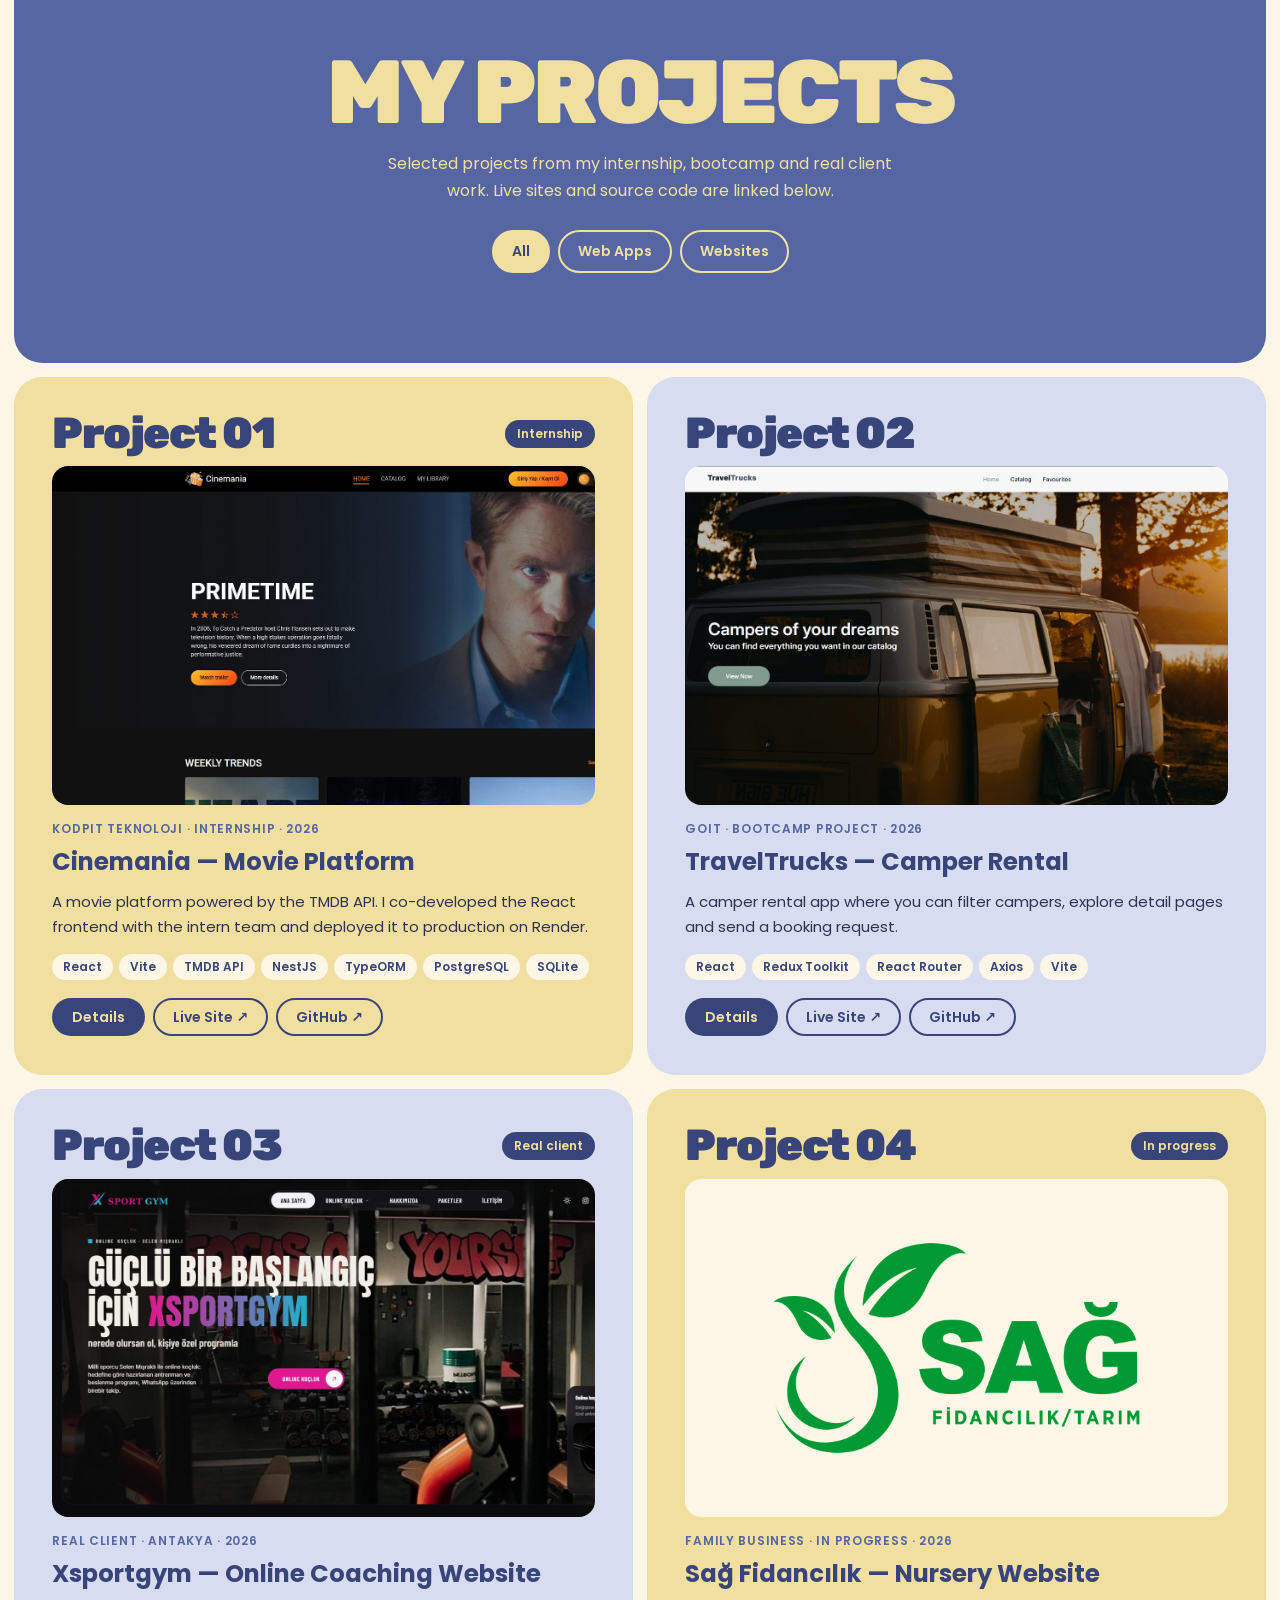
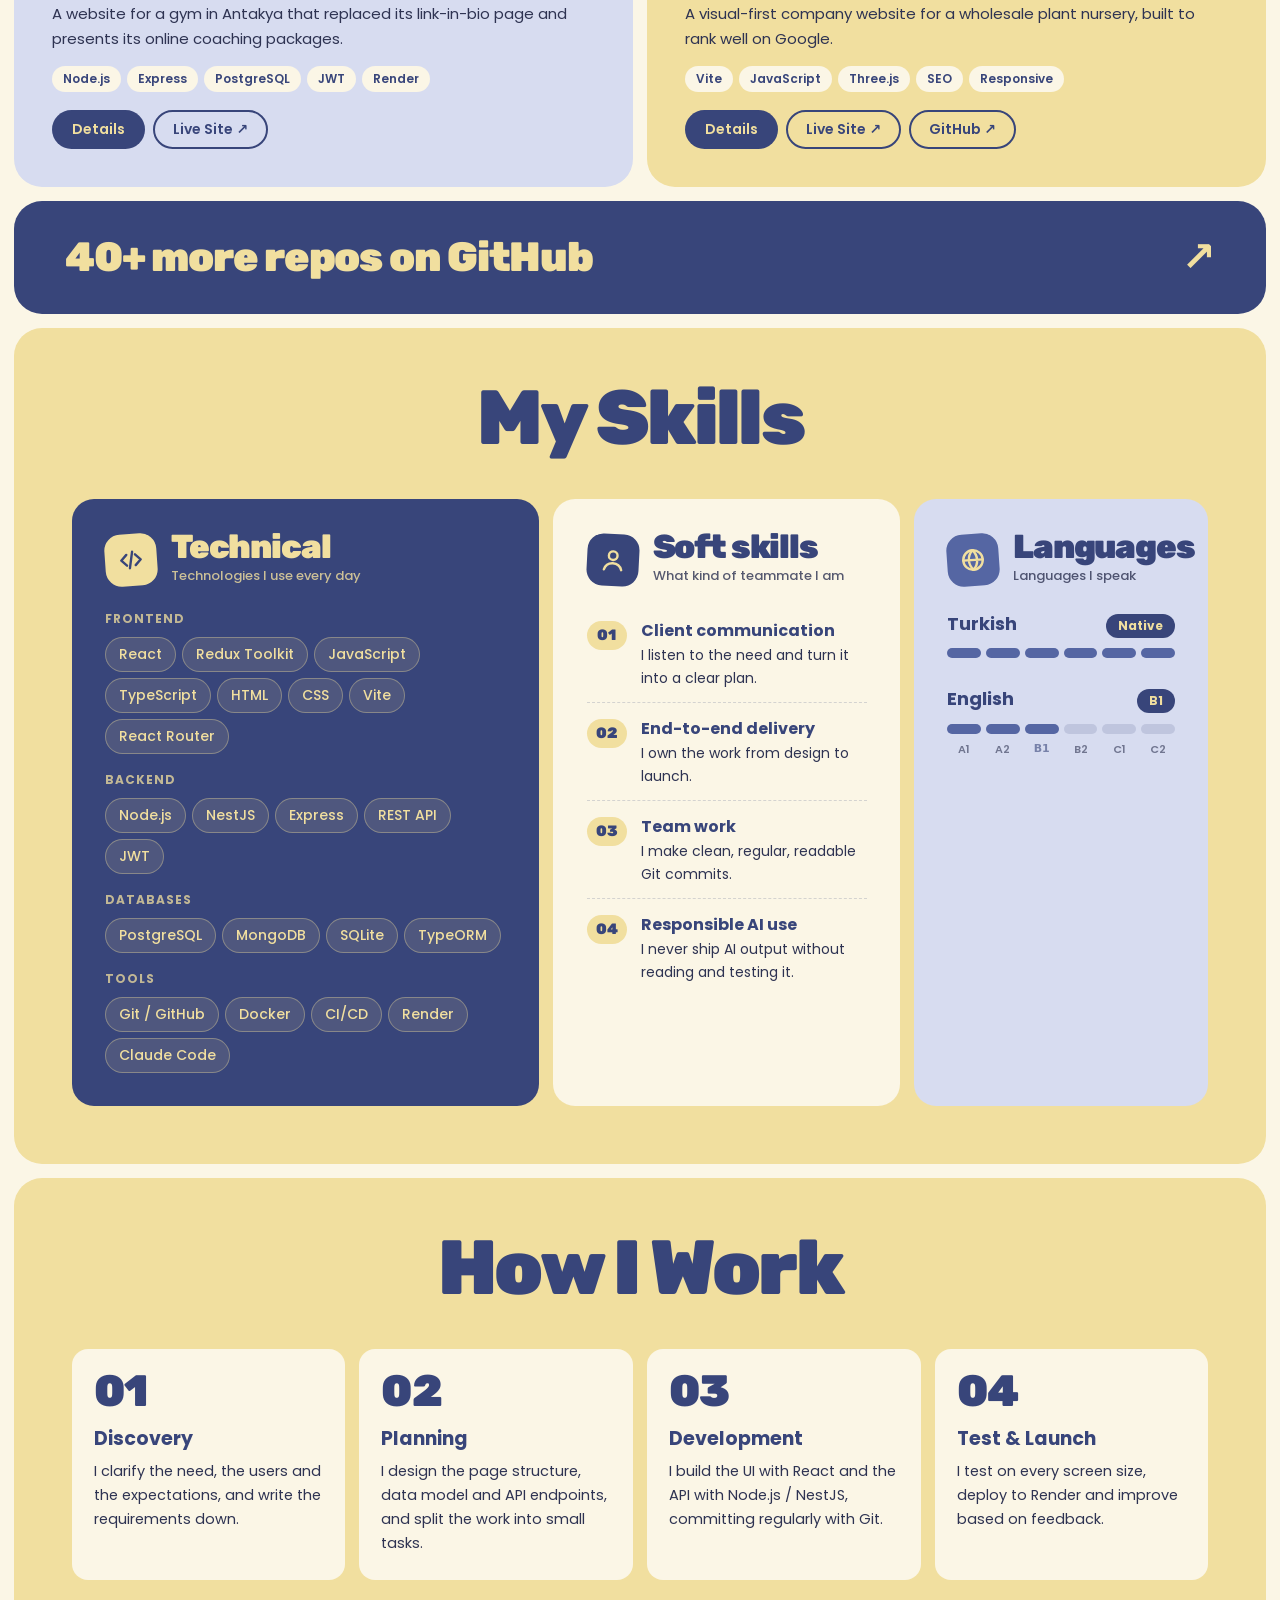
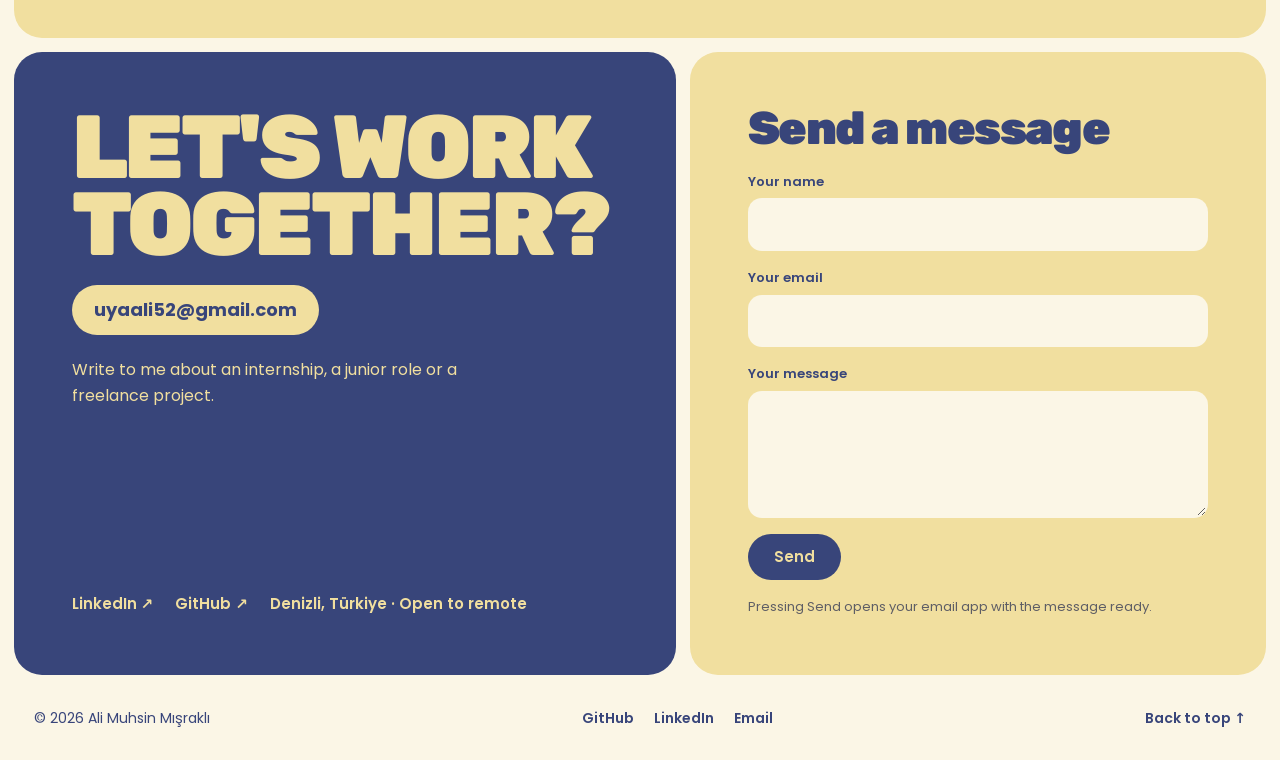
==== commit 6a52a44a: "Rewrite about text, center logo cover" ====
--- a/index.html
+++ b/index.html
@@ -49,9 +49,9 @@
 
     <nav class="nav" id="nav" aria-label="Ana menü">
       <a href="#about" data-i18n="nav.about">Hakkımda</a>
-      <a href="#skills" data-i18n="nav.skills">Yetenekler</a>
       <a href="#experience" data-i18n="nav.experience">Deneyim</a>
       <a href="#projects" data-i18n="nav.projects">Projeler</a>
+      <a href="#skills" data-i18n="nav.skills">Yetenekler</a>
       <a href="#contact" data-i18n="nav.contact">İletişim</a>
     </nav>
 
@@ -80,6 +80,8 @@
         <p class="hero-sub">React · Redux · Node.js · NestJS · PostgreSQL</p>
         <div class="hero-cta">
           <a class="btn btn--dark" href="#projects" data-i18n="hero.cta1">Projelerim</a>
+          <a class="btn btn--social" href="https://www.linkedin.com/in/ali-muhsin-misrakli-312574285" target="_blank" rel="noopener">LinkedIn <span aria-hidden="true">↗</span></a>
+          <a class="btn btn--social" href="https://github.com/baboopsc" target="_blank" rel="noopener">GitHub <span aria-hidden="true">↗</span></a>
           <a class="btn btn--outline" href="assets/Ali_Muhsin_Misrakli_CV.pdf" download data-i18n="hero.cta2">CV İndir</a>
         </div>
       </div>
@@ -89,25 +91,49 @@
     <div class="row row--toc">
       <nav class="panel p-dark toc reveal" aria-label="İçindekiler">
         <h2 class="display toc-title" data-i18n="toc.title">İÇİN-<br>DEKİLER</h2>
+
+        <!-- Dekoratif kod penceresi -->
+        <svg class="toc-art" viewBox="0 0 320 178" role="img" aria-label="Kod editörü çizimi">
+          <rect x="1.5" y="1.5" width="317" height="175" rx="16" class="w-frame" />
+          <path d="M1.5 32 H318.5" class="w-line" />
+          <circle cx="20" cy="17" r="5" class="w-dot" />
+          <circle cx="36" cy="17" r="5" class="w-dot w-dot--2" />
+          <circle cx="52" cy="17" r="5" class="w-dot w-dot--3" />
+          <rect x="226" y="10" width="78" height="14" rx="7" class="w-tab" />
+          <text x="265" y="20.5" text-anchor="middle" class="w-tab-text">ali.jsx</text>
+          <g class="w-code">
+            <text x="20" y="58" class="w-ln">1</text><rect x="38" y="50" width="44" height="9" rx="4.5" class="c1" /><rect x="88" y="50" width="70" height="9" rx="4.5" class="c2" /><rect x="164" y="50" width="26" height="9" rx="4.5" class="c3" />
+            <text x="20" y="80" class="w-ln">2</text><rect x="54" y="72" width="60" height="9" rx="4.5" class="c3" /><rect x="120" y="72" width="96" height="9" rx="4.5" class="c1" />
+            <text x="20" y="102" class="w-ln">3</text><rect x="54" y="94" width="38" height="9" rx="4.5" class="c2" /><rect x="98" y="94" width="120" height="9" rx="4.5" class="c4" />
+            <text x="20" y="124" class="w-ln">4</text><rect x="70" y="116" width="84" height="9" rx="4.5" class="c1" /><rect x="160" y="116" width="40" height="9" rx="4.5" class="c3" />
+            <text x="20" y="146" class="w-ln">5</text><rect x="38" y="138" width="30" height="9" rx="4.5" class="c2" />
+            <rect x="74" y="136" width="3" height="13" rx="1.5" class="w-cursor" />
+          </g>
+          <g class="w-badge">
+            <rect x="214" y="128" width="92" height="34" rx="17" />
+            <text x="260" y="150" text-anchor="middle">&lt;ali /&gt;</text>
+          </g>
+        </svg>
+
         <ol class="toc-list">
-          <li><a href="#about"><span>02</span><span data-i18n="toc.about">hakkımda</span></a></li>
-          <li><a href="#skills"><span>03</span><span data-i18n="toc.skills">yetenekler</span></a></li>
-          <li><a href="#experience"><span>04</span><span data-i18n="toc.exp">deneyim</span></a></li>
-          <li><a href="#projects"><span>05</span><span data-i18n="toc.projects">projeler</span></a></li>
-          <li><a href="#contact"><span>06</span><span data-i18n="toc.contact">iletişim</span></a></li>
+          <li><a href="#about"><span class="toc-no">02</span><span data-i18n="toc.about">hakkımda</span><span class="toc-arrow" aria-hidden="true">→</span></a></li>
+          <li><a href="#experience"><span class="toc-no">03</span><span data-i18n="toc.exp">deneyim</span><span class="toc-arrow" aria-hidden="true">→</span></a></li>
+          <li><a href="#projects"><span class="toc-no">04</span><span data-i18n="toc.projects">projeler</span><span class="toc-arrow" aria-hidden="true">→</span></a></li>
+          <li><a href="#skills"><span class="toc-no">05</span><span data-i18n="toc.skills">yetenekler</span><span class="toc-arrow" aria-hidden="true">→</span></a></li>
+          <li><a href="#contact"><span class="toc-no">06</span><span data-i18n="toc.contact">iletişim</span><span class="toc-arrow" aria-hidden="true">→</span></a></li>
         </ol>
       </nav>
 
       <section class="panel p-cream about reveal" id="about">
         <figure class="about-photo">
-          <img src="images/ben.jpg" alt="Ali Muhsin Mışraklı" width="600" height="800" loading="lazy"
+          <img src="images/ben.jpg" alt="Ali Muhsin Mışraklı" width="828" height="1055" loading="lazy"
                data-placeholder="photo" data-file="images/ben.jpg">
         </figure>
         <div class="about-text">
           <h2 class="display about-title" data-i18n="about.title">Merhaba,<br><span class="hl">ben Ali!</span></h2>
-          <p data-i18n="about.p1">Pamukkale Üniversitesi'nde Bilgisayar Mühendisliği son sınıf öğrencisiyim (mezuniyet: Haziran 2027). React, Redux, Node.js, NestJS ve PostgreSQL ile full-stack web uygulamaları geliştiriyorum.</p>
-          <p data-i18n="about.p2">Kodpit Teknoloji'deki stajımda RESTful API servisleri ve bir React arayüzü geliştirdim, projeyi Render'da canlıya aldım. GoIT Full Stack bootcamp'inde eğitim aldım ve gerçek bir müşteri için bir web sitesini baştan sona teslim ettim.</p>
-          <p data-i18n="about.p3">Yapay zekâ destekli kodlama araçlarını her gün kullanıyorum; ama yayına almadan önce çıktıyı mutlaka okuyup test ediyorum.</p>
+          <p data-i18n="about.p1">Denizli'de yaşıyorum, Pamukkale Üniversitesi'nde Bilgisayar Mühendisliği son sınıftayım. Kod yazmanın en sevdiğim anı, kafamdaki bir fikrin gerçekten çalışan bir ürüne dönüştüğü an. Bir buton doğru veriyi getiriyor, sayfa telefonda da kusursuz görünüyorsa o gün iyi geçmiştir.</p>
+          <p data-i18n="about.p2">Öğrenmenin en iyi yolunun üretmek olduğuna inanıyorum, o yüzden derslerin yanında elimde hep bir proje oluyor. Kodpit'teki stajımda NestJS ile API'ler yazdım ve bir film platformunu ekiple birlikte canlıya aldık. Antakya'daki bir spor salonuna web sitesini baştan sona teslim ettim, şimdi de bir fidancılık işletmesinin sitesini geliştiriyorum.</p>
+          <p data-i18n="about.p3">Yapay zekâ araçlarını her gün kullanıyorum ama direksiyonu hiç bırakmıyorum: ürettiği kodu okur, test eder, anlamadığım hiçbir şeyi yayına almam. Şimdi kendimi geliştirmeye devam edebileceğim bir ekibin parçası olmak istiyorum.</p>
           <p class="status-badge">
             <span class="dot" aria-hidden="true"></span>
             <span data-i18n="about.status">Staj ve junior pozisyonlara açığım</span>
@@ -120,52 +146,17 @@
     <ul class="row row--stats">
       <li class="panel p-blue stat reveal"><strong class="display">40+</strong><span data-i18n="stats.repos">GitHub reposu</span></li>
       <li class="panel p-blue stat reveal"><strong class="display" id="statProjects">6</strong><span data-i18n="stats.projects">Öne çıkan proje</span></li>
-      <li class="panel p-blue stat reveal"><strong class="display">1</strong><span data-i18n="stats.client">Gerçek müşteri işi</span></li>
+      <li class="panel p-blue stat reveal"><strong class="display">690+</strong><span data-i18n="stats.hours">Saat full-stack eğitimi</span></li>
       <li class="panel p-blue stat reveal"><strong class="display">2027</strong><span data-i18n="stats.grad">Mezuniyet</span></li>
     </ul>
 
-    <!-- ============ 03 · YETENEKLER ============ -->
-    <section class="panel p-cream skills reveal" id="skills">
-      <h2 class="display section-title" data-i18n="skills.title">Yetkinliklerim</h2>
-
-      <div class="skills-grid">
-        <div class="skill-col">
-          <h3 class="pill-label" data-i18n="skills.tech">teknik</h3>
-          <dl class="skill-list">
-            <div><dt>Frontend</dt><dd>React, Redux Toolkit, JavaScript, HTML, CSS, Vite, React Router</dd></div>
-            <div><dt>Backend</dt><dd>Node.js, NestJS, REST API, Axios</dd></div>
-            <div><dt data-i18n="skills.db">Veritabanı</dt><dd>PostgreSQL, MongoDB, SQLite</dd></div>
-            <div><dt data-i18n="skills.tools">Araçlar</dt><dd>Git / GitHub, Docker, CI/CD, Render, Claude Code</dd></div>
-          </dl>
-        </div>
-
-        <div class="skill-col">
-          <h3 class="pill-label" data-i18n="skills.soft">kişisel</h3>
-          <ul class="bullet-list">
-            <li data-i18n="soft.1">Müşteriyle doğrudan iletişim: ihtiyacı dinleyip net bir plana dökme</li>
-            <li data-i18n="soft.2">Uçtan uca teslim: tasarımdan yayına kadar tüm süreç</li>
-            <li data-i18n="soft.3">Ekip çalışması: Git ile düzenli, okunabilir commit'ler</li>
-            <li data-i18n="soft.4">Sorumlu AI kullanımı: çıktıyı okuyup test ederek ilerleme</li>
-          </ul>
-        </div>
-
-        <div class="skill-col">
-          <h3 class="pill-label" data-i18n="skills.lang">diller</h3>
-          <ul class="bullet-list">
-            <li data-i18n="lang.tr">Türkçe — ana dil</li>
-            <li data-i18n="lang.en">İngilizce — B1 (orta seviye)</li>
-          </ul>
-        </div>
-      </div>
-    </section>
-
-    <!-- ============ 04 · DENEYİM & EĞİTİM ============ -->
+    <!-- ============ 03 · DENEYİM & EĞİTİM ============ -->
     <section class="panel p-light experience reveal" id="experience">
       <h2 class="display section-title" data-i18n="exp.title">Deneyim &amp; Eğitim</h2>
 
       <ol class="exp-grid">
         <li class="exp-item">
-          <div class="exp-thumb" aria-hidden="true">K</div>
+          <div class="exp-thumb"><img src="images/logos/kodpit.png" alt="Kodpit Teknoloji logosu" width="160" height="160"></div>
           <span class="pill-label pill-label--solid" data-i18n="exp.kodpit.tag">staj</span>
           <p class="exp-date" data-i18n="exp.kodpit.date">Tem 2026 — Ağu 2026</p>
           <h3 data-i18n="exp.kodpit.role">Full-Stack Developer Stajyeri</h3>
@@ -177,15 +168,15 @@
           </ul>
         </li>
         <li class="exp-item">
-          <div class="exp-thumb" aria-hidden="true">G</div>
+          <div class="exp-thumb exp-thumb--wide"><img src="images/logos/goit.png" alt="GoIT logosu" width="555" height="166"></div>
           <span class="pill-label pill-label--solid" data-i18n="exp.goit.tag">bootcamp</span>
           <p class="exp-date" data-i18n="exp.goit.date">Oca 2026 — Eyl 2026</p>
           <h3>Full Stack Web Development</h3>
           <p class="exp-place">GoIT</p>
-          <p class="exp-desc" data-i18n="exp.goit.desc">React, Redux ve Node.js odaklı full-stack web geliştirme eğitimi. TravelTrucks gibi projeler bu süreçte çıktı.</p>
+          <p class="exp-desc" data-i18n="exp.goit.desc">HTML/CSS, JavaScript, React, Node.js ve TypeScript üzerine ~690 saatlik eğitim ve 3 takım projesi. TravelTrucks bu süreçte çıktı.</p>
         </li>
         <li class="exp-item">
-          <div class="exp-thumb" aria-hidden="true">PAÜ</div>
+          <div class="exp-thumb"><img src="images/logos/pau.png" alt="Pamukkale Üniversitesi logosu" width="300" height="300"></div>
           <span class="pill-label pill-label--solid" data-i18n="exp.pau.tag">lisans</span>
           <p class="exp-date" data-i18n="exp.pau.date">Eyl 2023 — Haz 2027 (beklenen)</p>
           <h3 data-i18n="exp.pau.role">Bilgisayar Mühendisliği</h3>
@@ -196,24 +187,55 @@
 
       <div class="certs">
         <h3 class="pill-label" data-i18n="exp.certs">sertifikalar</h3>
-        <ul class="cert-list">
-          <li>Introduction to Software Engineering</li>
-          <li>Continuous Integration and Continuous Delivery (CI/CD)</li>
-          <li>Fullstack Developer</li>
+
+        <ul class="cert-grid">
+          <li class="cert-card">
+            <a class="cert-thumb cert-thumb--portrait" href="assets/certificates/goit-fullstack-developer.pdf" target="_blank" rel="noopener">
+              <img src="images/certificates/goit-fullstack-developer.jpg" alt="GoIT Fullstack Developer sertifikası" width="800" height="1102" loading="lazy">
+            </a>
+            <p class="cert-meta"><span>GoIT</span> · <span data-i18n="cert.goit.date">Eki 2026</span></p>
+            <h4>Fullstack Developer</h4>
+            <p class="cert-note" data-i18n="cert.goit.note">~690 saat · HTML/CSS, JavaScript, React, Node.js, TypeScript · 3 takım projesi</p>
+            <div class="cert-actions">
+              <a class="btn btn--dark btn--sm" href="assets/certificates/goit-fullstack-developer.pdf" target="_blank" rel="noopener" data-i18n="cert.view">Görüntüle</a>
+            </div>
+          </li>
+          <li class="cert-card">
+            <a class="cert-thumb" href="assets/certificates/ibm-cicd.pdf" target="_blank" rel="noopener">
+              <img src="images/certificates/ibm-cicd.jpg" alt="IBM CI/CD sertifikası" width="800" height="618" loading="lazy">
+            </a>
+            <p class="cert-meta"><span>IBM · Coursera</span> · <span data-i18n="cert.ibm.date">Kas 2026</span></p>
+            <h4>Continuous Integration and Continuous Delivery (CI/CD)</h4>
+            <div class="cert-actions">
+              <a class="btn btn--dark btn--sm" href="assets/certificates/ibm-cicd.pdf" target="_blank" rel="noopener" data-i18n="cert.view">Görüntüle</a>
+              <a class="btn btn--outline btn--sm" href="https://coursera.org/verify/4GYVW8DKJLVD" target="_blank" rel="noopener" data-i18n="cert.verify">Doğrula ↗</a>
+            </div>
+          </li>
+          <li class="cert-card">
+            <a class="cert-thumb" href="assets/certificates/ibm-software-engineering.pdf" target="_blank" rel="noopener">
+              <img src="images/certificates/ibm-software-engineering.jpg" alt="IBM Introduction to Software Engineering sertifikası" width="800" height="618" loading="lazy">
+            </a>
+            <p class="cert-meta"><span>IBM · Coursera</span> · <span data-i18n="cert.ibm.date">Kas 2026</span></p>
+            <h4>Introduction to Software Engineering</h4>
+            <div class="cert-actions">
+              <a class="btn btn--dark btn--sm" href="assets/certificates/ibm-software-engineering.pdf" target="_blank" rel="noopener" data-i18n="cert.view">Görüntüle</a>
+              <a class="btn btn--outline btn--sm" href="https://coursera.org/verify/HYF4Q88J45N7" target="_blank" rel="noopener" data-i18n="cert.verify">Doğrula ↗</a>
+            </div>
+          </li>
         </ul>
+
         <a class="btn btn--dark" href="assets/Ali_Muhsin_Misrakli_CV.pdf" download data-i18n="hero.cta2">CV İndir</a>
       </div>
     </section>
 
-    <!-- ============ 05 · PROJELER ============ -->
+    <!-- ============ 04 · PROJELER ============ -->
     <section class="panel p-blue projects-head reveal" id="projects">
-      <h2 class="display projects-title" data-i18n="projects.title">PROJE-<br>LERİM</h2>
-      <p class="projects-lead" data-i18n="projects.lead">Staj, bootcamp, ders ve gerçek müşteri işlerinden seçtiğim projeler.</p>
+      <h2 class="display projects-title" data-i18n="projects.title">PROJELERİM</h2>
+      <p class="projects-lead" data-i18n="projects.lead">Staj, bootcamp ve gerçek müşteri işlerinden seçtiğim projeler. Canlı sitelere ve kodlara buradan ulaşabilirsin.</p>
       <div class="filters" id="filters">
         <button class="filter is-active" type="button" data-filter="all" data-i18n="filter.all">Tümü</button>
         <button class="filter" type="button" data-filter="app" data-i18n="filter.app">Web Uygulaması</button>
         <button class="filter" type="button" data-filter="web" data-i18n="filter.web">Web Sitesi</button>
-        <button class="filter" type="button" data-filter="cv" data-i18n="filter.cv">Görüntü İşleme</button>
       </div>
     </section>
 
@@ -223,6 +245,87 @@
       <span data-i18n="projects.more">Diğer 40+ repom GitHub'da</span>
       <span class="arrow" aria-hidden="true">↗</span>
     </a>
+
+    <!-- ============ 05 · YETENEKLER ============ -->
+    <section class="panel p-cream skills reveal" id="skills">
+      <h2 class="display section-title" data-i18n="skills.title">Yetkinliklerim</h2>
+
+      <div class="skills-grid">
+        <!-- Teknik -->
+        <article class="skill-card skill-card--tech">
+          <header class="skill-head">
+            <span class="skill-icon" aria-hidden="true">
+              <svg viewBox="0 0 24 24"><path d="M8 7 3 12l5 5M16 7l5 5-5 5M13.5 4.5l-3 15" /></svg>
+            </span>
+            <div>
+              <h3 class="display skill-title" data-i18n="skills.tech">Teknik</h3>
+              <p class="skill-sub" data-i18n="skills.techSub">Her gün kullandığım teknolojiler</p>
+            </div>
+          </header>
+          <div class="skill-rows">
+            <div class="skill-row">
+              <span class="skill-row-label">Frontend</span>
+              <ul class="chips"><li>React</li><li>Redux Toolkit</li><li>JavaScript</li><li>TypeScript</li><li>HTML</li><li>CSS</li><li>Vite</li><li>React Router</li></ul>
+            </div>
+            <div class="skill-row">
+              <span class="skill-row-label">Backend</span>
+              <ul class="chips"><li>Node.js</li><li>NestJS</li><li>Express</li><li>REST API</li><li>JWT</li></ul>
+            </div>
+            <div class="skill-row">
+              <span class="skill-row-label" data-i18n="skills.db">Veritabanı</span>
+              <ul class="chips"><li>PostgreSQL</li><li>MongoDB</li><li>SQLite</li><li>TypeORM</li></ul>
+            </div>
+            <div class="skill-row">
+              <span class="skill-row-label" data-i18n="skills.tools">Araçlar</span>
+              <ul class="chips"><li>Git / GitHub</li><li>Docker</li><li>CI/CD</li><li>Render</li><li>Claude Code</li></ul>
+            </div>
+          </div>
+        </article>
+
+        <!-- Kişisel -->
+        <article class="skill-card skill-card--soft">
+          <header class="skill-head">
+            <span class="skill-icon" aria-hidden="true">
+              <svg viewBox="0 0 24 24"><circle cx="12" cy="8" r="4" /><path d="M4 21c1.2-4 4.2-6 8-6s6.8 2 8 6" /></svg>
+            </span>
+            <div>
+              <h3 class="display skill-title" data-i18n="skills.soft">Kişisel</h3>
+              <p class="skill-sub" data-i18n="skills.softSub">Nasıl bir takım arkadaşıyım</p>
+            </div>
+          </header>
+          <ol class="soft-list">
+            <li><span class="soft-no">01</span><div><strong data-i18n="soft.1t">Müşteriyle iletişim</strong><p data-i18n="soft.1d">İhtiyacı dinler, net bir plana dökerim.</p></div></li>
+            <li><span class="soft-no">02</span><div><strong data-i18n="soft.2t">Uçtan uca teslim</strong><p data-i18n="soft.2d">Tasarımdan yayına kadar işi sahiplenirim.</p></div></li>
+            <li><span class="soft-no">03</span><div><strong data-i18n="soft.3t">Ekip çalışması</strong><p data-i18n="soft.3d">Git ile düzenli, okunabilir commit'ler atarım.</p></div></li>
+            <li><span class="soft-no">04</span><div><strong data-i18n="soft.4t">Sorumlu AI kullanımı</strong><p data-i18n="soft.4d">Çıktıyı okuyup test etmeden yayına almam.</p></div></li>
+          </ol>
+        </article>
+
+        <!-- Diller -->
+        <article class="skill-card skill-card--lang">
+          <header class="skill-head">
+            <span class="skill-icon" aria-hidden="true">
+              <svg viewBox="0 0 24 24"><circle cx="12" cy="12" r="9" /><path d="M3 12h18M12 3c2.6 2.6 3.8 5.6 3.8 9s-1.2 6.4-3.8 9c-2.6-2.6-3.8-5.6-3.8-9S9.4 5.6 12 3Z" /></svg>
+            </span>
+            <div>
+              <h3 class="display skill-title" data-i18n="skills.lang">Diller</h3>
+              <p class="skill-sub" data-i18n="skills.langSub">Konuştuğum diller</p>
+            </div>
+          </header>
+          <ul class="lang-list">
+            <li>
+              <div class="lang-top"><strong data-i18n="lang.trName">Türkçe</strong><span class="lang-level" data-i18n="lang.trLevel">Ana dil</span></div>
+              <div class="lang-bar" aria-hidden="true"><span class="on"></span><span class="on"></span><span class="on"></span><span class="on"></span><span class="on"></span><span class="on"></span></div>
+            </li>
+            <li>
+              <div class="lang-top"><strong data-i18n="lang.enName">İngilizce</strong><span class="lang-level">B1</span></div>
+              <div class="lang-bar" aria-hidden="true"><span class="on"></span><span class="on"></span><span class="on"></span><span></span><span></span><span></span></div>
+              <div class="lang-scale" aria-hidden="true"><span>A1</span><span>A2</span><span>B1</span><span>B2</span><span>C1</span><span>C2</span></div>
+            </li>
+          </ul>
+        </article>
+      </div>
+    </section>
 
     <!-- ============ NASIL ÇALIŞIRIM ============ -->
     <section class="panel p-cream process reveal" id="process">
--- a/css/style.css
+++ b/css/style.css
@@ -128,24 +128,25 @@
 .btn--dark:hover { background: var(--blue); }
 .btn--outline { border-color: var(--blue-dark); color: var(--blue-dark); background: transparent; }
 .btn--outline:hover { background: var(--blue-dark); color: var(--cream); }
+.btn--social { background: var(--paper); color: var(--blue-dark); }
+.btn--social:hover { background: var(--cream); }
 .btn--cream { background: var(--cream); color: var(--blue-dark); }
 .btn--cream:hover { background: var(--paper); }
 
 .pill-label {
   display: inline-block;
-  padding: 3px 16px;
-  border-radius: 999px;
-  border: 1.5px solid var(--blue);
-  background: var(--blue-light);
-  color: var(--blue-dark);
+  padding: 4px 16px;
+  border-radius: 999px;
+  border: 0;
+  background: var(--blue-dark);
+  color: var(--cream);
   font-size: 12px;
   font-weight: 600;
   letter-spacing: 0.06em;
   text-transform: uppercase;
   line-height: 1.7;
 }
-.p-light .pill-label { background: var(--paper); }
-.pill-label--solid { background: var(--cream) !important; border-color: var(--blue-dark); }
+.pill-label--solid { background: var(--cream) !important; color: var(--blue-dark) !important; }
 
 .bullet-list { display: grid; gap: 8px; }
 .bullet-list li { position: relative; padding-left: 18px; }
@@ -269,37 +270,79 @@
 /* =========================================================
    02 · İÇİNDEKİLER + MERHABA
    ========================================================= */
-.toc { display: flex; flex-direction: column; justify-content: space-between; gap: 32px; }
+.toc { display: flex; flex-direction: column; justify-content: space-between; gap: 26px; }
 .toc-title { font-size: clamp(40px, 4.6vw, 72px); color: var(--cream); }
-.toc-list { display: grid; gap: 4px; }
+
+/* Dekoratif kod penceresi (SVG) */
+.toc-art { width: 100%; max-width: 380px; height: auto; overflow: visible; }
+.toc-art .w-frame { fill: rgba(241, 223, 159, 0.06); stroke: rgba(241, 223, 159, 0.5); stroke-width: 2; }
+.toc-art .w-line { stroke: rgba(241, 223, 159, 0.3); stroke-width: 1.5; }
+.toc-art .w-dot { fill: #f29b8b; }
+.toc-art .w-dot--2 { fill: var(--cream); }
+.toc-art .w-dot--3 { fill: #8fe3a8; }
+.toc-art .w-tab { fill: rgba(241, 223, 159, 0.14); }
+.toc-art .w-tab-text { fill: var(--cream); font: 600 10px var(--font-body); }
+.toc-art .w-ln { fill: rgba(241, 223, 159, 0.4); font: 500 10px var(--font-body); }
+.toc-art .c1 { fill: var(--cream); }
+.toc-art .c2 { fill: #9fb0e8; }
+.toc-art .c3 { fill: rgba(241, 223, 159, 0.4); }
+.toc-art .c4 { fill: var(--blue-light); }
+.toc-art .w-cursor { fill: var(--cream); animation: blink 1.1s steps(1) infinite; }
+.toc-art .w-badge rect { fill: var(--cream); }
+.toc-art .w-badge text { fill: var(--blue-dark); font: 900 15px var(--font-display); letter-spacing: -0.02em; }
+.toc-art .w-badge { animation: float 4s ease-in-out infinite; }
+.toc-art .w-code rect { transform-box: fill-box; transform-origin: left center; }
+.js .toc-art .w-code rect:not(.w-cursor) { transform: scaleX(0); }
+.js .toc.is-visible .toc-art .w-code rect:not(.w-cursor) { animation: grow 0.6s var(--ease) forwards; }
+.toc.is-visible .w-code rect:nth-of-type(2n) { animation-delay: 0.15s; }
+.toc.is-visible .w-code rect:nth-of-type(3n) { animation-delay: 0.3s; }
+@keyframes grow { to { transform: scaleX(1); } }
+@keyframes blink { 50% { opacity: 0; } }
+@keyframes float { 50% { transform: translateY(-5px); } }
+
+.toc-list { display: grid; gap: 2px; }
 .toc-list a {
   display: flex;
-  gap: 18px;
-  padding: 8px 0;
-  border-bottom: 1px solid rgba(241, 223, 159, 0.25);
+  align-items: center;
+  gap: 14px;
+  padding: 9px 4px;
+  border-bottom: 1px solid rgba(241, 223, 159, 0.22);
   text-decoration: none;
   font-weight: 500;
-  transition: padding-left 0.25s var(--ease);
-}
-.toc-list a:hover { padding-left: 8px; }
-.toc-list a span:first-child { font-weight: 700; min-width: 24px; }
+  transition: padding-left 0.25s var(--ease), color 0.2s;
+}
+.toc-no {
+  min-width: 38px;
+  padding: 1px 8px;
+  border-radius: 999px;
+  background: rgba(241, 223, 159, 0.14);
+  font-size: 13px;
+  font-weight: 700;
+  text-align: center;
+  transition: background-color 0.2s, color 0.2s;
+}
+.toc-arrow { margin-left: auto; opacity: 0; transform: translateX(-8px); transition: opacity 0.25s, transform 0.25s var(--ease); }
+.toc-list a:hover { padding-left: 10px; }
+.toc-list a:hover .toc-no { background: var(--cream); color: var(--blue-dark); }
+.toc-list a:hover .toc-arrow { opacity: 1; transform: none; }
 
 .about {
   display: grid;
-  grid-template-columns: minmax(0, 0.8fr) minmax(0, 1.2fr);
+  grid-template-columns: minmax(0, 0.95fr) minmax(0, 1.05fr);
   gap: clamp(24px, 3.5vw, 48px);
   align-items: center;
   padding: clamp(16px, 2vw, 22px);
   padding-right: clamp(28px, 4vw, 56px);
 }
+/* Fotoğraf orijinal oranında, hiç kırpılmadan gösterilir */
 .about-photo {
-  height: 100%;
-  min-height: 360px;
+  align-self: center;
   border-radius: calc(var(--radius) - 8px);
   overflow: hidden;
   background: var(--blue-light);
-}
-.about-photo img { width: 100%; height: 100%; object-fit: cover; }
+  aspect-ratio: 828 / 1055;
+}
+.about-photo img { width: 100%; height: 100%; object-fit: contain; }
 .about-text { padding: clamp(8px, 2vw, 24px) 0; }
 .about-text p { font-size: 15.5px; }
 .about-text p + p { margin-top: 0.9em; }
@@ -345,17 +388,112 @@
 .stat span { font-size: 13px; font-weight: 600; letter-spacing: 0.05em; text-transform: uppercase; }
 
 /* =========================================================
-   03 · YETENEKLER
+   YETENEKLER
    ========================================================= */
 .skills-grid {
   display: grid;
-  grid-template-columns: 1.3fr 1fr 0.7fr;
-  gap: clamp(28px, 4vw, 56px);
-}
-.skill-col .pill-label { margin-bottom: 18px; }
-.skill-list { display: grid; gap: 14px; }
-.skill-list dt { font-weight: 700; color: var(--blue-dark); font-size: 15px; }
-.skill-list dd { font-size: 15px; }
+  grid-template-columns: minmax(0, 1.35fr) minmax(0, 1fr) minmax(0, 0.85fr);
+  gap: var(--gap);
+  align-items: stretch;
+}
+
+.skill-card {
+  display: flex;
+  flex-direction: column;
+  gap: 22px;
+  padding: clamp(22px, 2.6vw, 34px);
+  border-radius: 22px;
+  transition: transform 0.3s var(--ease);
+}
+.skill-card:hover { transform: translateY(-4px); }
+.skill-card--tech { background: var(--blue-dark); color: var(--cream); }
+.skill-card--soft { background: var(--paper); color: var(--ink); }
+.skill-card--lang { background: var(--blue-light); color: var(--ink); }
+
+.skill-head { display: flex; align-items: center; gap: 14px; }
+.skill-icon {
+  flex: none;
+  width: 52px; height: 52px;
+  display: grid;
+  place-items: center;
+  border-radius: 16px;
+  background: var(--cream);
+  color: var(--blue-dark);
+  transform: rotate(-4deg);
+}
+.skill-card--tech .skill-icon { background: var(--cream); }
+.skill-card--soft .skill-icon { background: var(--blue-dark); color: var(--cream); transform: rotate(3deg); }
+.skill-card--lang .skill-icon { background: var(--blue); color: var(--cream); }
+.skill-icon svg { width: 26px; height: 26px; fill: none; stroke: currentColor; stroke-width: 2.2; stroke-linecap: round; stroke-linejoin: round; }
+
+.skill-title { font-size: clamp(28px, 2.6vw, 38px); }
+.skill-card--tech .skill-title { color: var(--cream) !important; }
+.skill-sub { font-size: 13px; font-weight: 500; opacity: 0.8; margin-top: 4px; }
+
+/* Teknik: satır satır etiketler */
+.skill-rows { display: grid; gap: 16px; }
+.skill-row { display: grid; gap: 8px; }
+.skill-row-label {
+  font-size: 12px;
+  font-weight: 700;
+  letter-spacing: 0.08em;
+  text-transform: uppercase;
+  opacity: 0.75;
+}
+.chips { display: flex; flex-wrap: wrap; gap: 6px; }
+.chips li {
+  padding: 5px 13px;
+  border-radius: 999px;
+  background: rgba(241, 223, 159, 0.12);
+  border: 1.5px solid rgba(241, 223, 159, 0.35);
+  font-size: 14px;
+  font-weight: 500;
+  transition: background-color 0.2s, color 0.2s, transform 0.2s var(--ease);
+}
+.chips li:hover { background: var(--cream); color: var(--blue-dark); transform: translateY(-2px); }
+
+/* Kişisel: numaralı liste */
+.soft-list { display: grid; gap: 4px; }
+.soft-list li {
+  display: flex;
+  gap: 14px;
+  align-items: flex-start;
+  padding: 12px 0;
+  border-bottom: 1.5px dashed rgba(56, 69, 122, 0.2);
+}
+.soft-list li:last-child { border-bottom: 0; }
+.soft-no {
+  flex: none;
+  min-width: 40px;
+  padding: 2px 0;
+  border-radius: 999px;
+  background: var(--cream);
+  color: var(--blue-dark);
+  font-family: var(--font-display);
+  font-weight: 900;
+  font-size: 15px;
+  text-align: center;
+}
+.soft-list strong { display: block; font-size: 16px; color: var(--blue-dark); line-height: 1.3; }
+.soft-list p { font-size: 14px; margin-top: 2px; }
+
+/* Diller: seviye çubukları */
+.lang-list { display: grid; gap: 26px; }
+.lang-top { display: flex; align-items: baseline; justify-content: space-between; gap: 10px; margin-bottom: 10px; }
+.lang-top strong { font-size: 18px; color: var(--blue-dark); }
+.lang-level {
+  padding: 2px 12px;
+  border-radius: 999px;
+  background: var(--blue-dark);
+  color: var(--cream);
+  font-size: 12px;
+  font-weight: 700;
+}
+.lang-bar { display: grid; grid-template-columns: repeat(6, 1fr); gap: 5px; }
+.lang-bar span { height: 10px; border-radius: 999px; background: rgba(56, 69, 122, 0.15); }
+.lang-bar span.on { background: var(--blue); }
+.lang-scale { display: grid; grid-template-columns: repeat(6, 1fr); gap: 5px; margin-top: 6px; font-size: 11px; font-weight: 600; text-align: center; opacity: 0.6; }
+.lang-scale span:nth-child(3) { opacity: 1; color: var(--blue-dark); font-weight: 800; }
 
 /* =========================================================
    04 · DENEYİM & EĞİTİM
@@ -369,21 +507,22 @@
 .exp-item { display: grid; justify-items: center; align-content: start; gap: 8px; }
 .exp-thumb {
   position: relative;
-  width: 96px; height: 96px;
+  width: 108px; height: 108px;
   display: grid;
   place-items: center;
   margin: 14px 0 8px;
-  border-radius: 14px;
-  background: var(--blue-dark);
-  color: var(--cream);
-  font-family: var(--font-display);
-  font-weight: 900;
-  font-size: 34px;
-  letter-spacing: -0.04em;
+  padding: 14px;
+  border-radius: 16px;
+  background: #fff;
+  box-shadow: 0 8px 0 -3px rgba(56, 69, 122, 0.18);
   transform: rotate(-3deg);
-}
-.exp-item:nth-child(2) .exp-thumb { transform: rotate(2deg); background: var(--blue); }
-.exp-item:nth-child(3) .exp-thumb { transform: rotate(-1deg); font-size: 26px; }
+  transition: transform 0.3s var(--ease);
+}
+.exp-thumb img { width: 100%; height: 100%; object-fit: contain; }
+.exp-thumb--wide { width: 190px; padding: 18px 16px; }
+.exp-item:nth-child(2) .exp-thumb { transform: rotate(2deg); }
+.exp-item:nth-child(3) .exp-thumb { transform: rotate(-1deg); }
+.exp-item:hover .exp-thumb { transform: rotate(0deg) translateY(-3px); }
 /* İğne (pin) noktası */
 .exp-thumb::before {
   content: "";
@@ -402,24 +541,49 @@
 .exp-item .bullet-list { text-align: left; margin-top: 4px; }
 
 .certs {
-  display: flex;
-  flex-wrap: wrap;
-  align-items: center;
-  justify-content: center;
-  gap: 12px;
+  display: grid;
+  justify-items: center;
+  gap: 22px;
   margin-top: clamp(32px, 4vw, 52px);
   padding-top: clamp(24px, 3vw, 36px);
   border-top: 1.5px dashed rgba(56, 69, 122, 0.35);
 }
-.cert-list { display: flex; flex-wrap: wrap; justify-content: center; gap: 8px; }
-.cert-list li {
-  padding: 6px 14px;
-  border-radius: 999px;
+
+/* Sertifika kartları */
+.cert-grid {
+  width: min(1040px, 100%);
+  display: grid;
+  grid-template-columns: repeat(3, minmax(0, 1fr));
+  gap: var(--gap);
+}
+.cert-card {
+  display: flex;
+  flex-direction: column;
+  gap: 6px;
+  padding: 12px 12px 16px;
+  border-radius: var(--radius-sm);
   background: var(--paper);
-  color: var(--blue-dark);
-  font-size: 14px;
-  font-weight: 600;
-}
+  text-align: left;
+  transition: transform 0.25s var(--ease);
+}
+.cert-card:hover { transform: translateY(-4px); }
+.cert-thumb {
+  display: block;
+  aspect-ratio: 16 / 10;
+  margin-bottom: 8px;
+  border-radius: 10px;
+  overflow: hidden;
+  background: #fff;
+  box-shadow: 0 0 0 1px rgba(56, 69, 122, 0.12);
+}
+.cert-thumb img { width: 100%; height: 100%; object-fit: cover; object-position: center; transition: transform 0.5s var(--ease); }
+.cert-thumb--portrait img { object-position: center 30%; }
+.cert-card:hover .cert-thumb img { transform: scale(1.04); }
+.cert-meta { padding-inline: 4px; font-size: 12px; font-weight: 600; letter-spacing: 0.04em; text-transform: uppercase; color: var(--blue); }
+.cert-card h4 { padding-inline: 4px; font-size: 16px; line-height: 1.3; color: var(--blue-dark); }
+.cert-note { padding-inline: 4px; font-size: 13px; }
+.cert-actions { display: flex; flex-wrap: wrap; gap: 6px; margin-top: auto; padding: 8px 4px 0; }
+.btn--sm { padding: 7px 14px; font-size: 13px; }
 
 /* =========================================================
    05 · PROJELER
@@ -431,7 +595,7 @@
   text-align: center;
   padding-block: clamp(48px, 7vw, 96px);
 }
-.projects-title { font-size: clamp(56px, 9vw, 140px); color: var(--cream); }
+.projects-title { font-size: clamp(34px, 7vw, 104px); color: var(--cream); white-space: nowrap; }
 .projects-lead { max-width: 52ch; font-size: 16px; }
 
 .filters { display: flex; flex-wrap: wrap; justify-content: center; gap: 8px; margin-top: 6px; }
@@ -696,6 +860,8 @@
   .row--toc { grid-template-columns: 1fr; }
   .row--stats { grid-template-columns: repeat(2, minmax(0, 1fr)); }
   .skills-grid { grid-template-columns: 1fr 1fr; }
+  .skill-card--tech { grid-column: 1 / -1; }
+  .cert-grid { grid-template-columns: repeat(2, minmax(0, 1fr)); }
   .process-list { grid-template-columns: repeat(2, minmax(0, 1fr)); }
   .row--contact { grid-template-columns: 1fr; }
 }
@@ -769,11 +935,11 @@
   .js .name-pill { animation: none; }
 
   .about { grid-template-columns: 1fr; padding: 12px; }
-  .about-photo { min-height: 0; aspect-ratio: 4 / 4.4; }
   .about-text { padding: 8px 12px 18px; }
 
   .skills-grid { grid-template-columns: 1fr; }
   .exp-grid { grid-template-columns: 1fr; gap: 40px; }
+  .cert-grid { grid-template-columns: 1fr; }
   .project-grid { grid-template-columns: 1fr; }
   .project-card.is-alt { background: var(--cream); }
   .project-card.is-alt-mobile { background: var(--blue-light); }
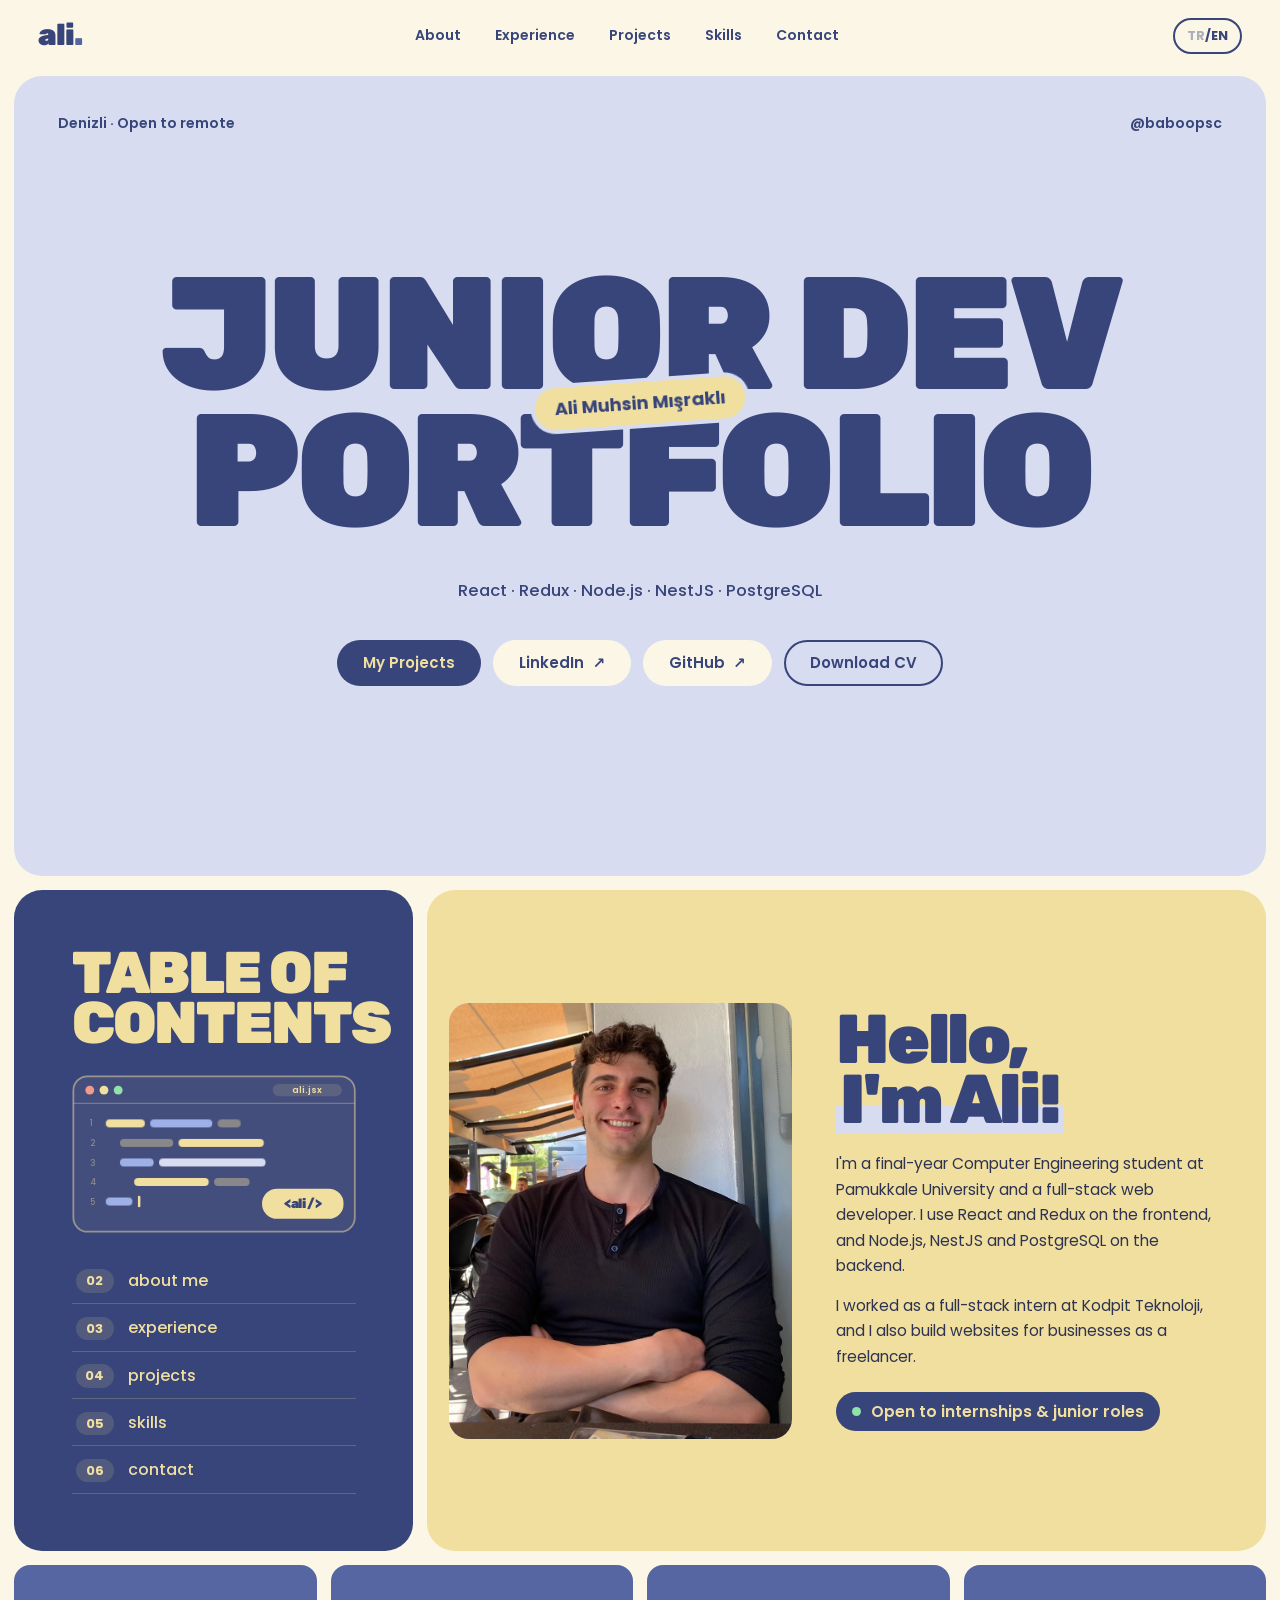
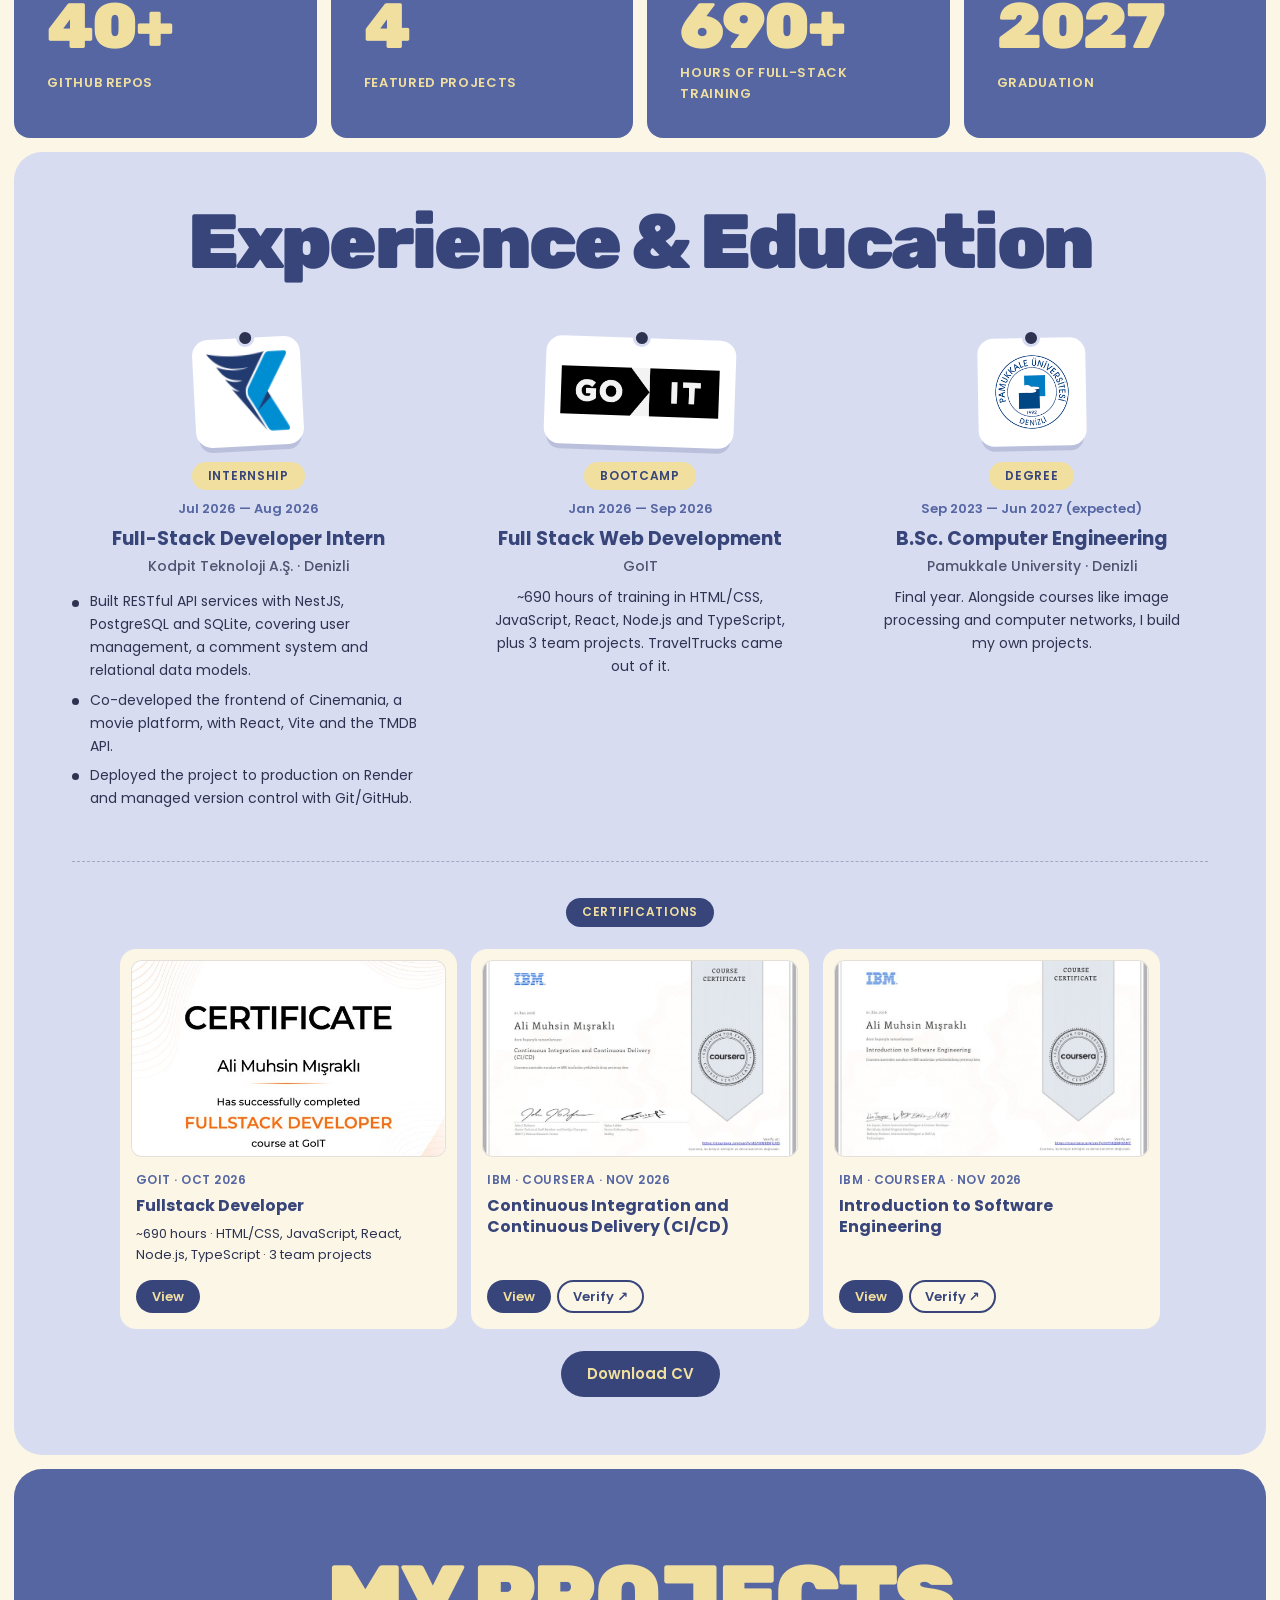
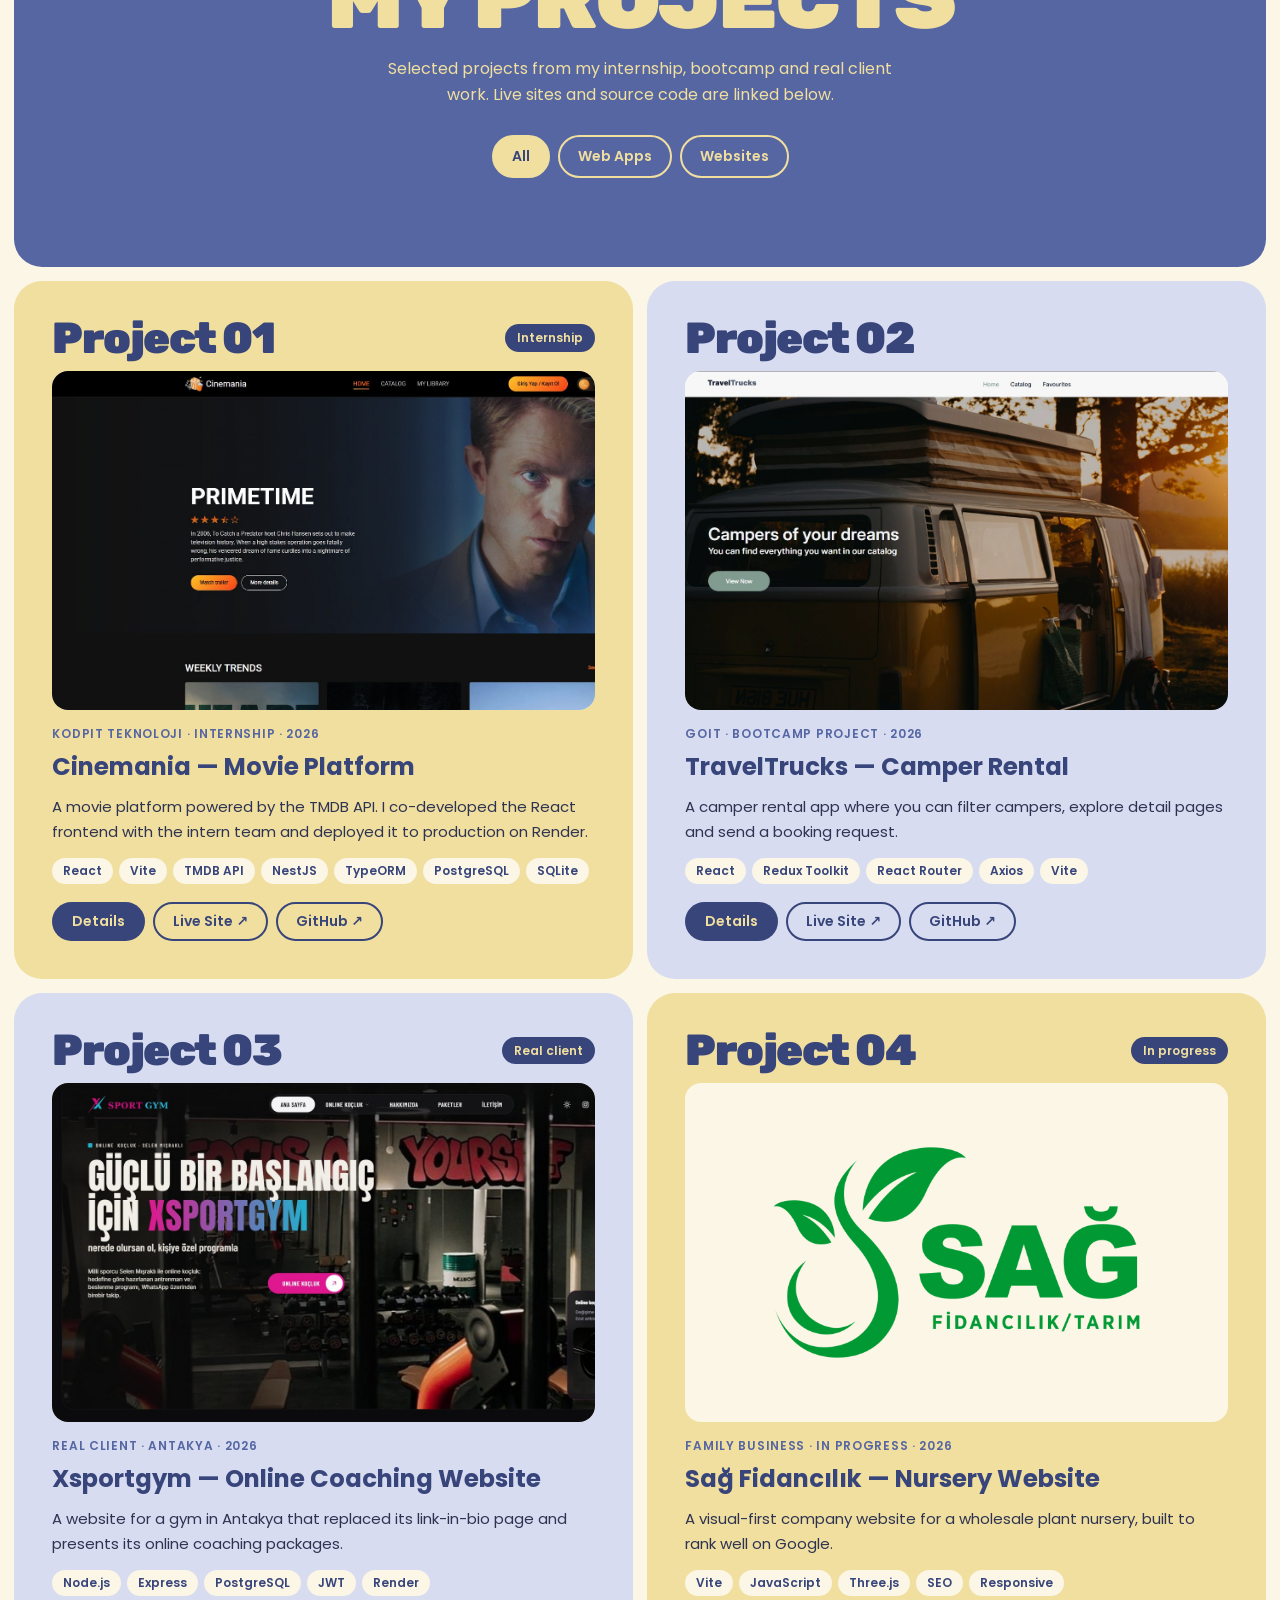
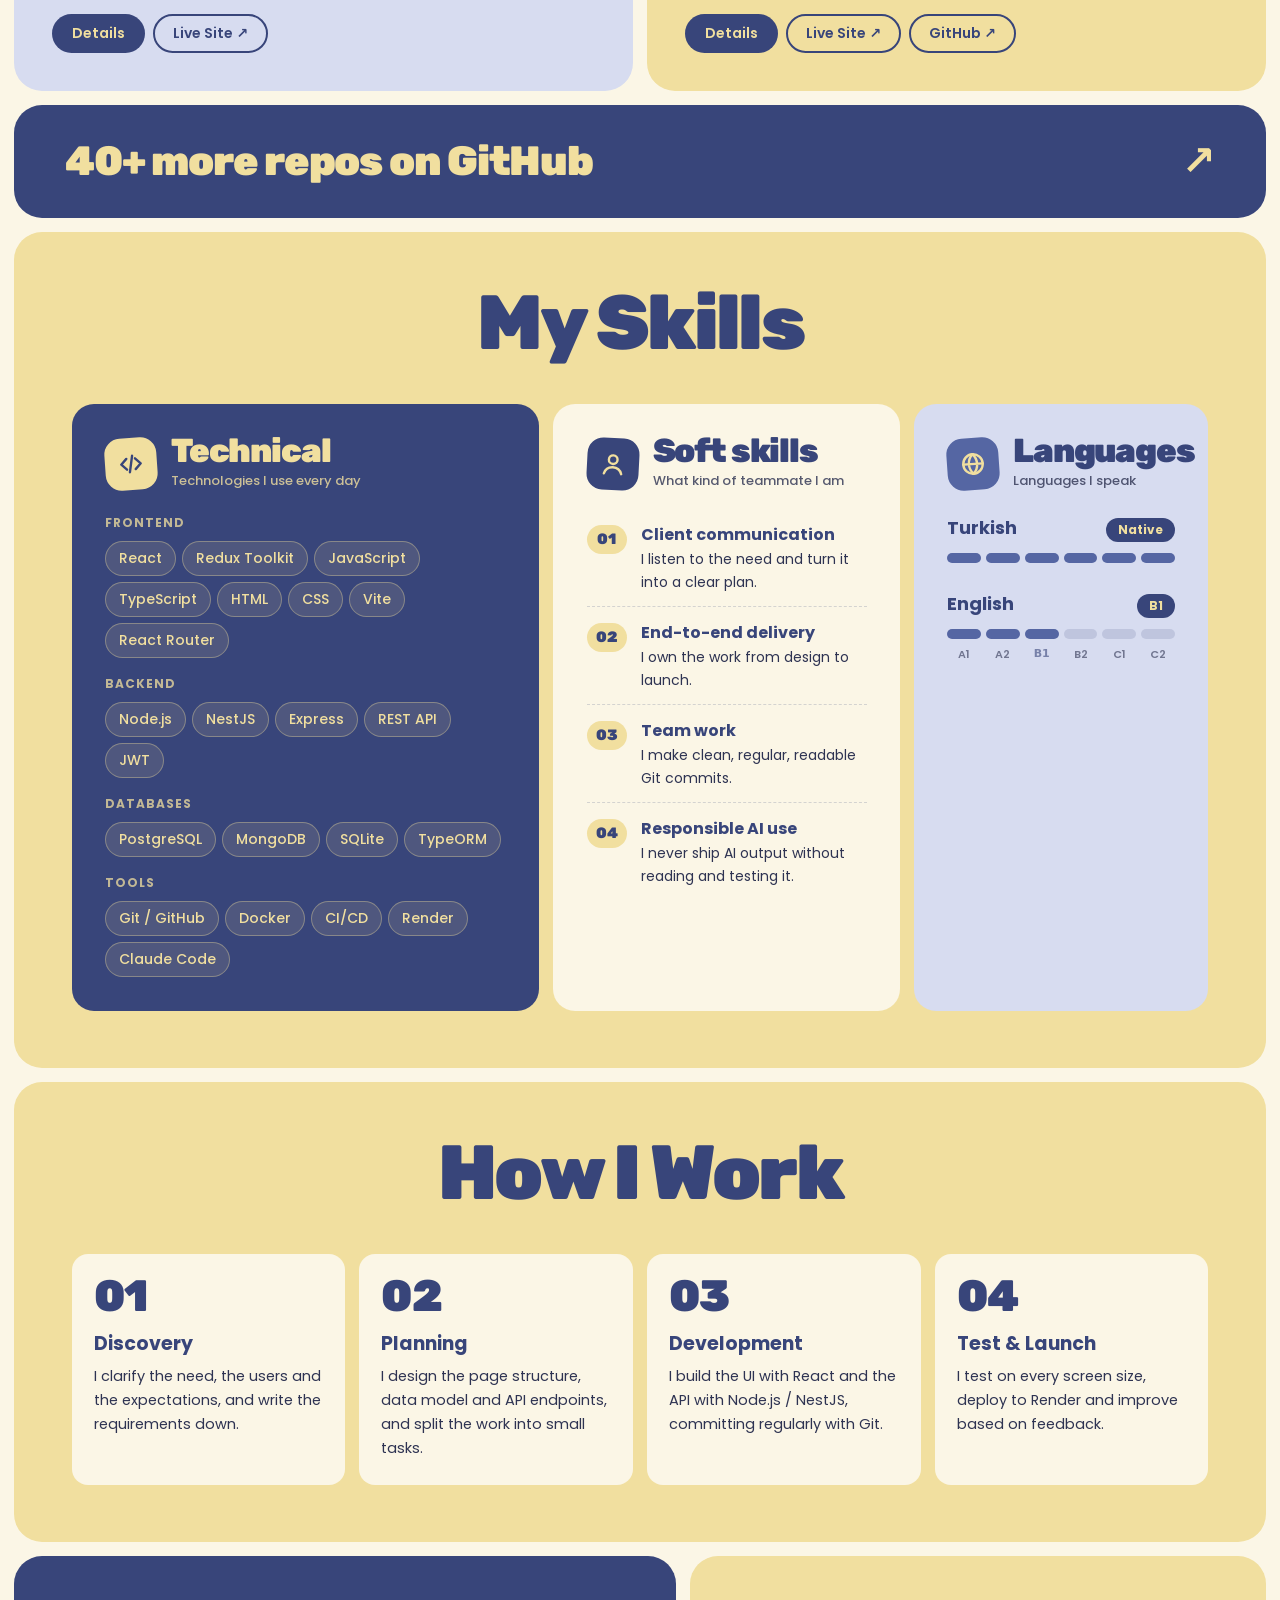
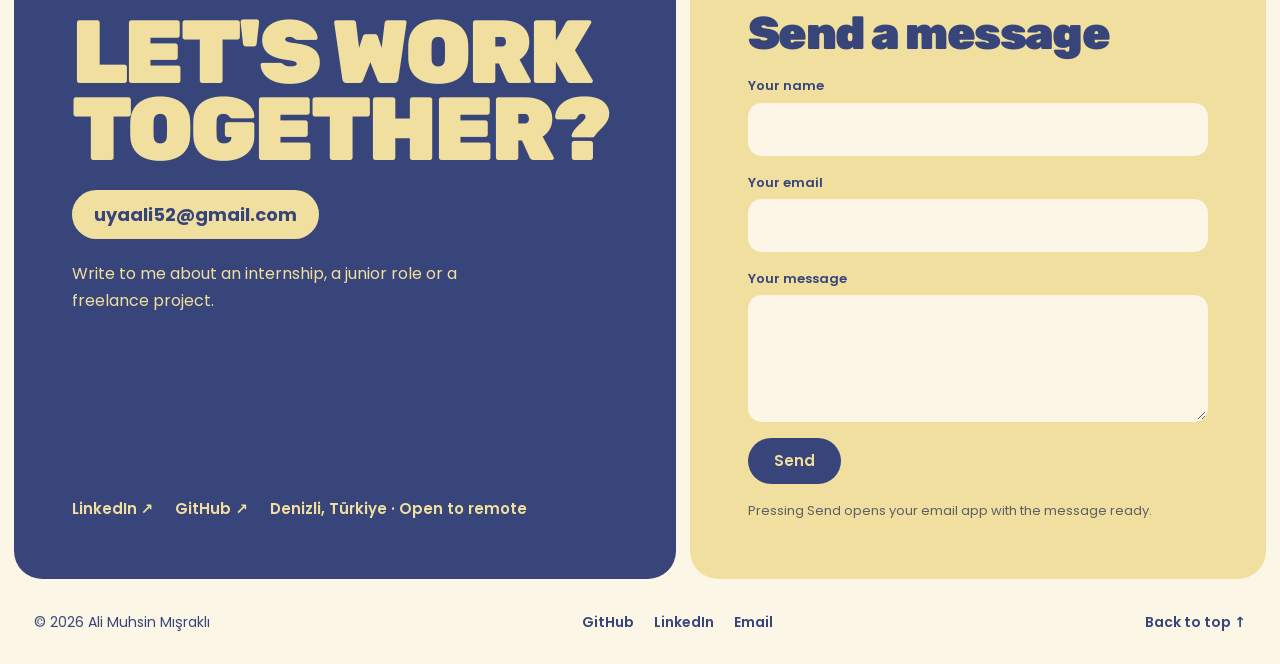
==== commit f118d9a6: "Shorten about text" ====
--- a/index.html
+++ b/index.html
@@ -8,14 +8,20 @@
   <meta name="author" content="Ali Muhsin Mışraklı">
   <meta name="theme-color" content="#FBF6E6">
   <link rel="icon" href="favicon.svg" type="image/svg+xml">
+  <link rel="icon" href="favicon.ico" sizes="any">
+  <link rel="apple-touch-icon" href="apple-touch-icon.png">
+
+  <link rel="canonical" href="https://alimuhsin.onrender.com/">
 
   <!-- Paylaşım önizlemesi (LinkedIn, WhatsApp vb.)
-       Site yayına girince og:image'ı TAM adresle değiştir:
-       ör. https://SITE-ADRESIN.onrender.com/images/og-image.png -->
+       Kendi domainini alınca bu adresleri yeni domainle değiştir. -->
   <meta property="og:type" content="website">
+  <meta property="og:url" content="https://alimuhsin.onrender.com/">
   <meta property="og:title" content="Ali Muhsin Mışraklı — Junior Full Stack Developer">
   <meta property="og:description" content="React, Node.js, NestJS ve PostgreSQL ile web uygulamaları. Projelerime göz at.">
-  <meta property="og:image" content="images/og-image.png">
+  <meta property="og:image" content="https://alimuhsin.onrender.com/images/og-image.png">
+  <meta property="og:image:width" content="1200">
+  <meta property="og:image:height" content="630">
   <meta name="twitter:card" content="summary_large_image">
 
   <link rel="preconnect" href="https://fonts.googleapis.com">
@@ -29,6 +35,7 @@
     "@type": "Person",
     "name": "Ali Muhsin Mışraklı",
     "jobTitle": "Junior Full Stack Developer",
+    "url": "https://alimuhsin.onrender.com/",
     "email": "mailto:uyaali52@gmail.com",
     "address": { "@type": "PostalAddress", "addressLocality": "Denizli", "addressCountry": "TR" },
     "alumniOf": { "@type": "CollegeOrUniversity", "name": "Pamukkale University" },
@@ -131,9 +138,8 @@
         </figure>
         <div class="about-text">
           <h2 class="display about-title" data-i18n="about.title">Merhaba,<br><span class="hl">ben Ali!</span></h2>
-          <p data-i18n="about.p1">Denizli'de yaşıyorum, Pamukkale Üniversitesi'nde Bilgisayar Mühendisliği son sınıftayım. Kod yazmanın en sevdiğim anı, kafamdaki bir fikrin gerçekten çalışan bir ürüne dönüştüğü an. Bir buton doğru veriyi getiriyor, sayfa telefonda da kusursuz görünüyorsa o gün iyi geçmiştir.</p>
-          <p data-i18n="about.p2">Öğrenmenin en iyi yolunun üretmek olduğuna inanıyorum, o yüzden derslerin yanında elimde hep bir proje oluyor. Kodpit'teki stajımda NestJS ile API'ler yazdım ve bir film platformunu ekiple birlikte canlıya aldık. Antakya'daki bir spor salonuna web sitesini baştan sona teslim ettim, şimdi de bir fidancılık işletmesinin sitesini geliştiriyorum.</p>
-          <p data-i18n="about.p3">Yapay zekâ araçlarını her gün kullanıyorum ama direksiyonu hiç bırakmıyorum: ürettiği kodu okur, test eder, anlamadığım hiçbir şeyi yayına almam. Şimdi kendimi geliştirmeye devam edebileceğim bir ekibin parçası olmak istiyorum.</p>
+          <p data-i18n="about.p1">Pamukkale Üniversitesi Bilgisayar Mühendisliği son sınıf öğrencisiyim ve full-stack web geliştiriciyim. Frontend'de React ve Redux, backend'de Node.js, NestJS ve PostgreSQL kullanıyorum.</p>
+          <p data-i18n="about.p2">Kodpit Teknoloji'de full-stack stajyer olarak çalıştım. Bir yandan da freelance olarak işletmelere web siteleri geliştiriyorum.</p>
           <p class="status-badge">
             <span class="dot" aria-hidden="true"></span>
             <span data-i18n="about.status">Staj ve junior pozisyonlara açığım</span>
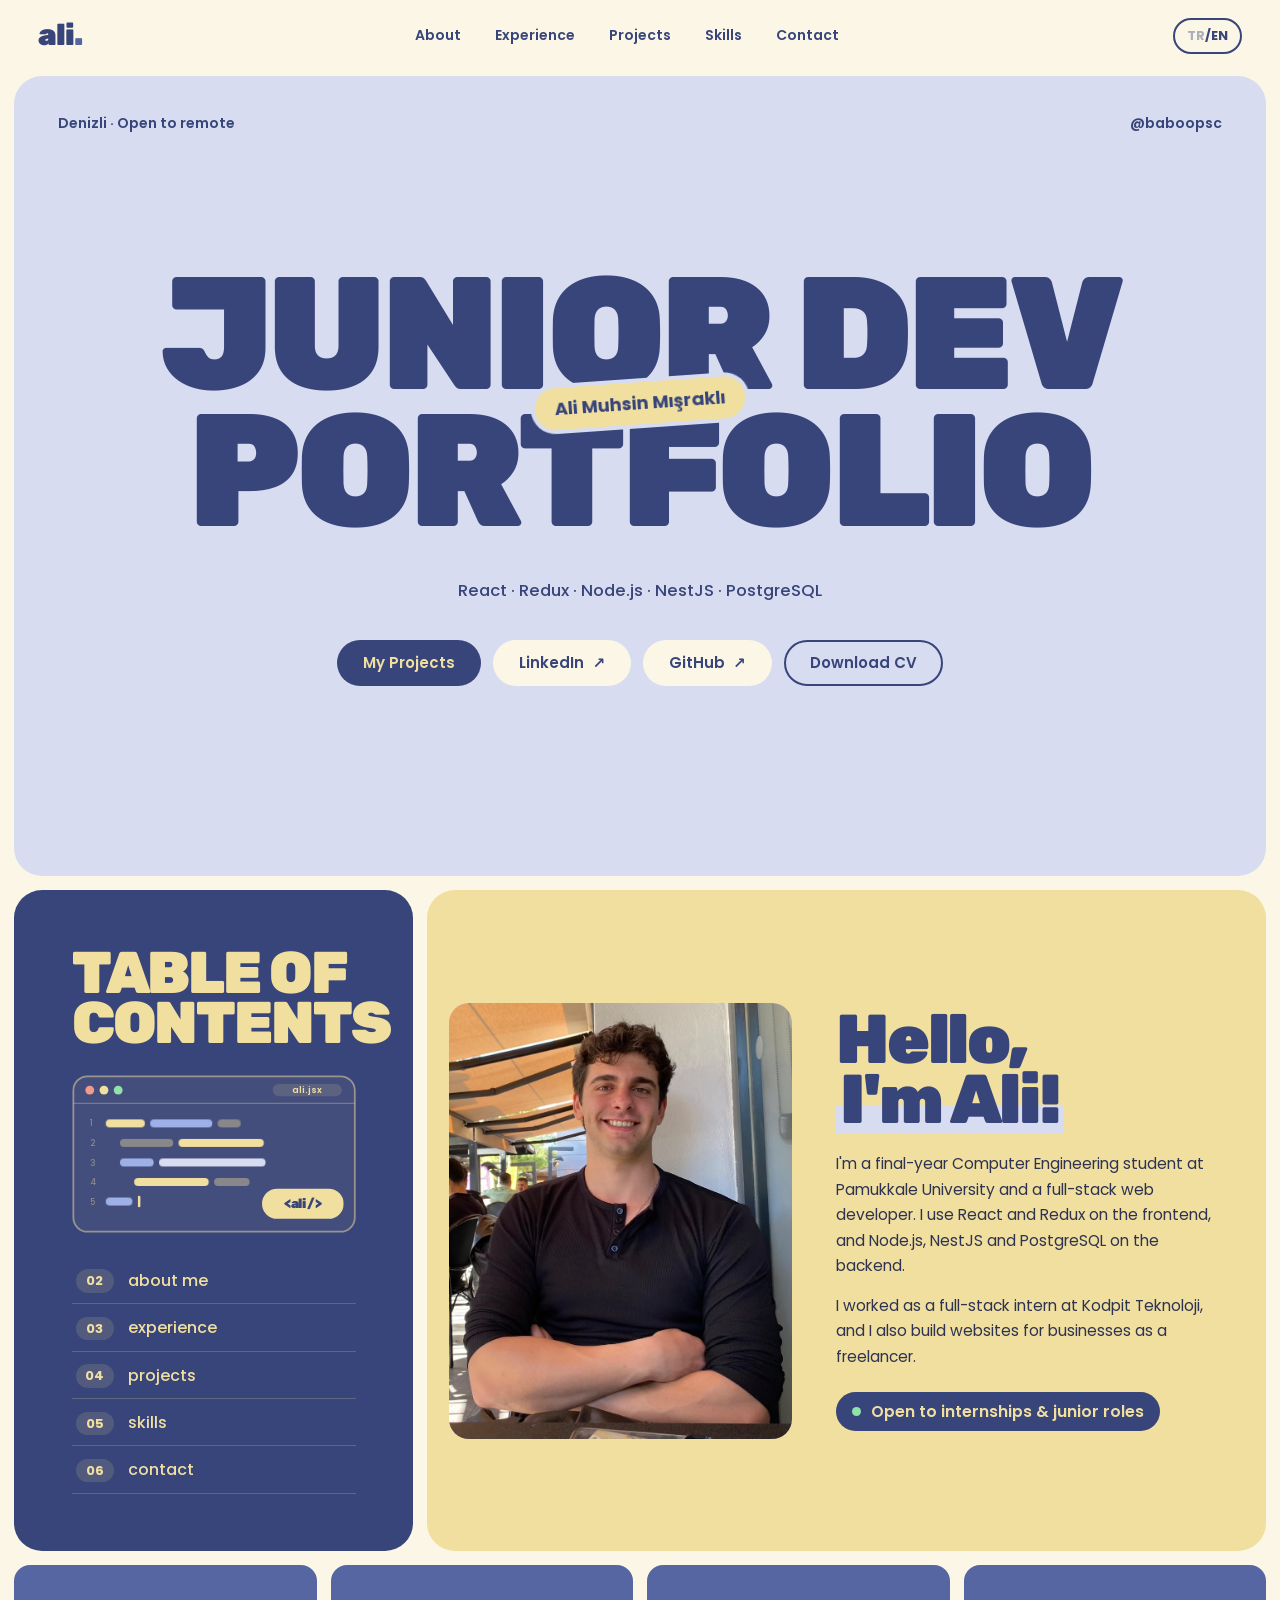
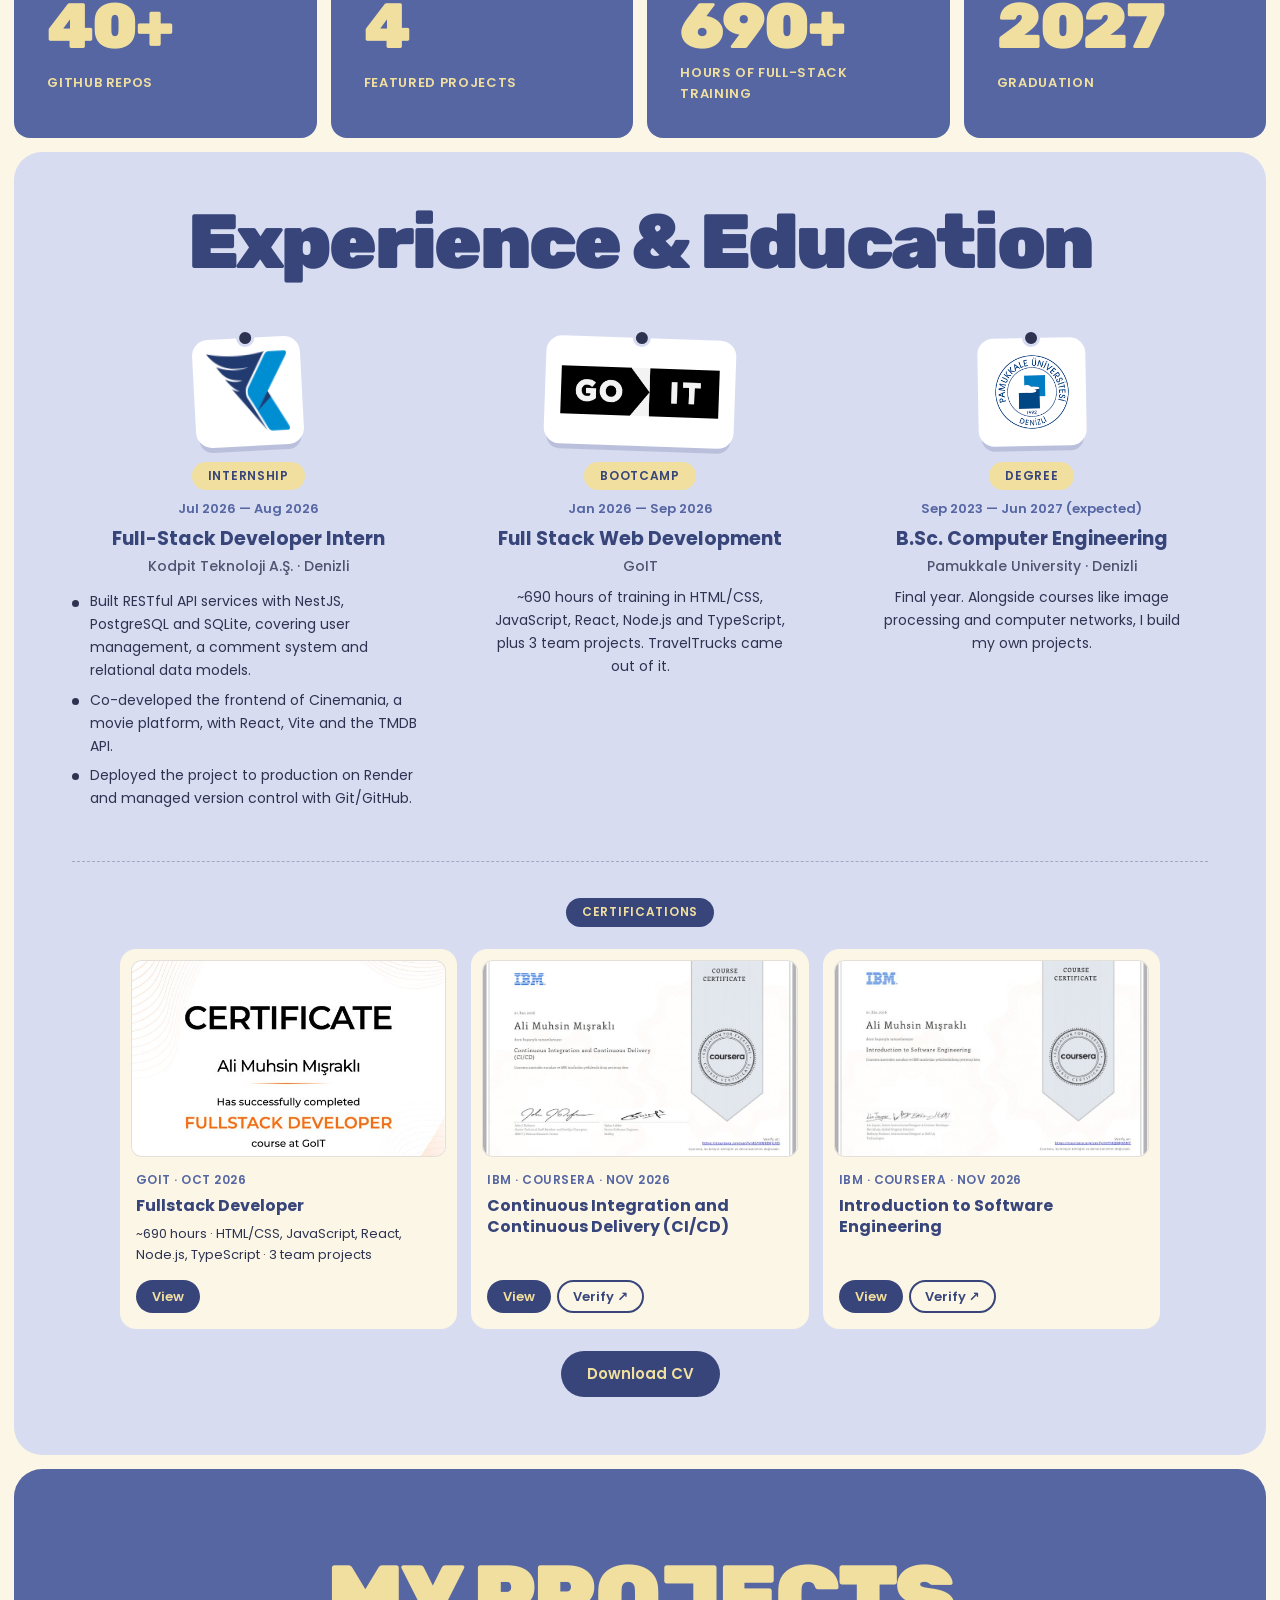
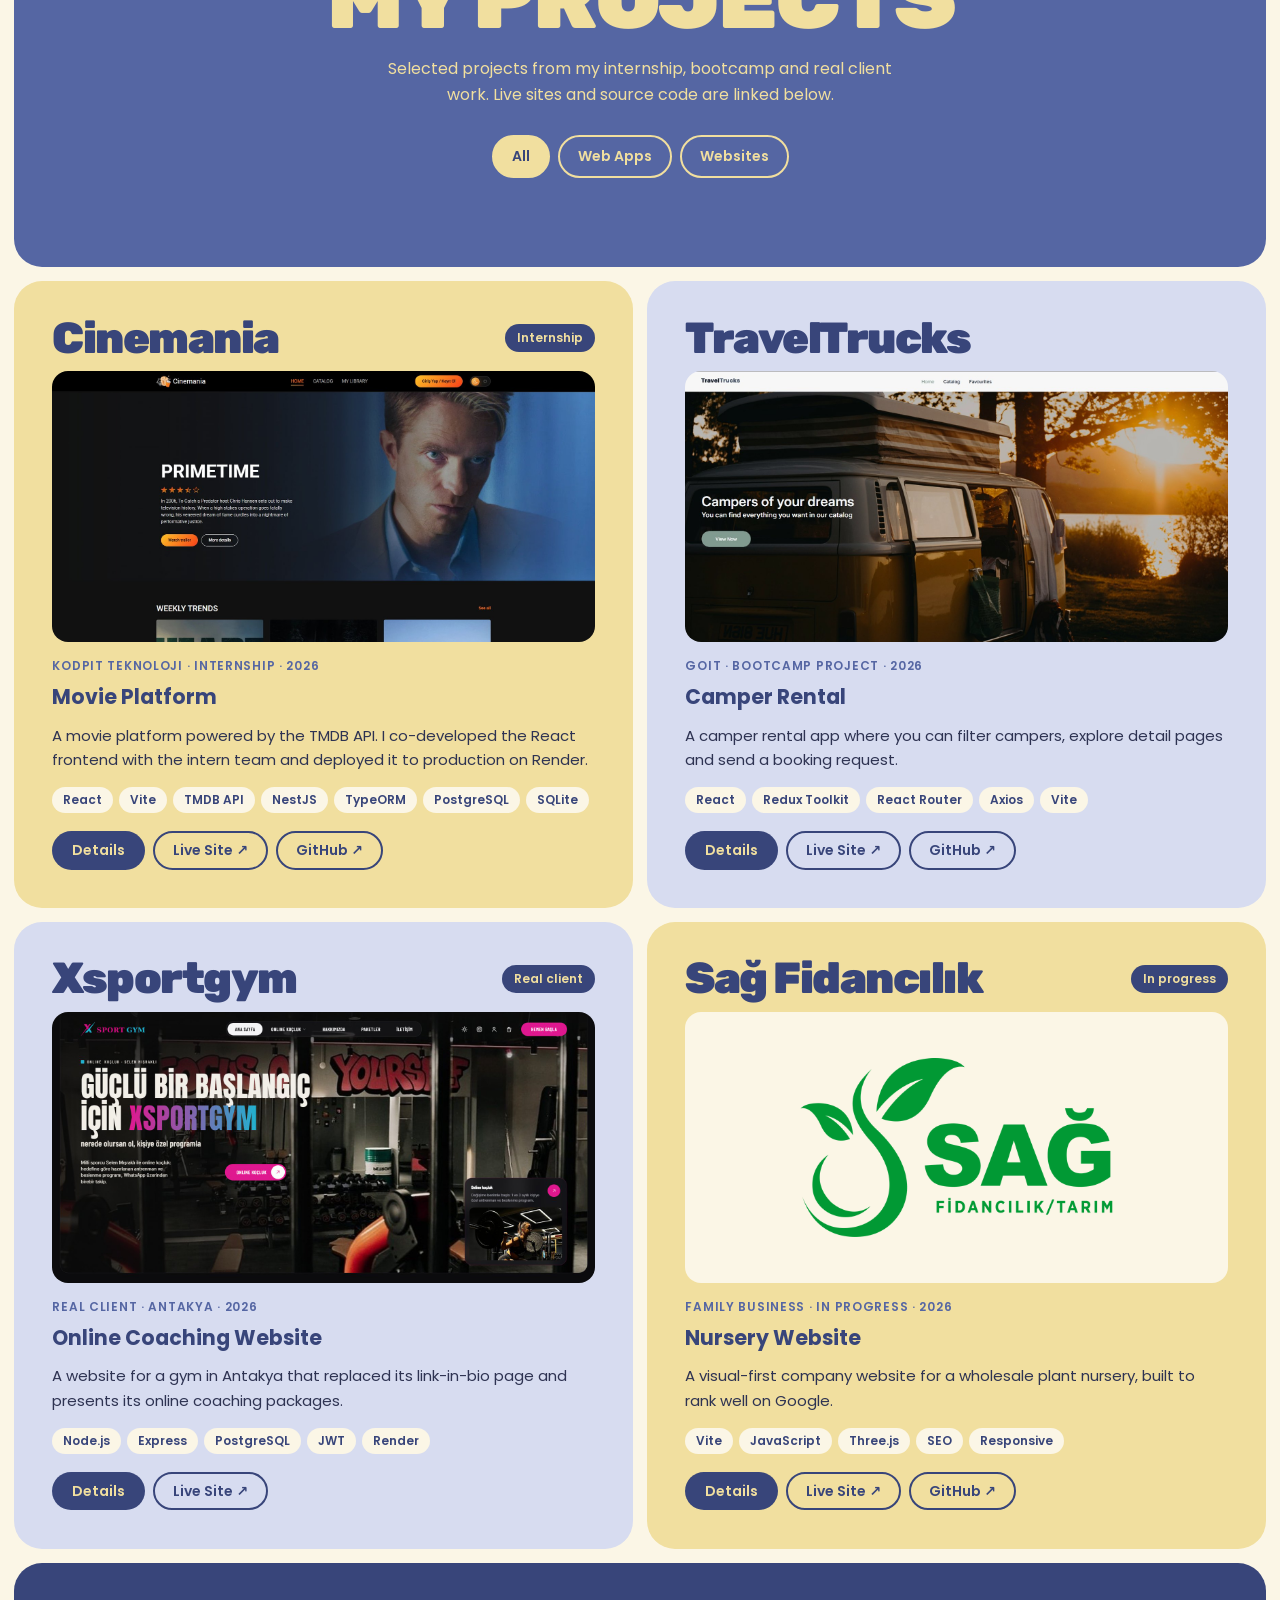
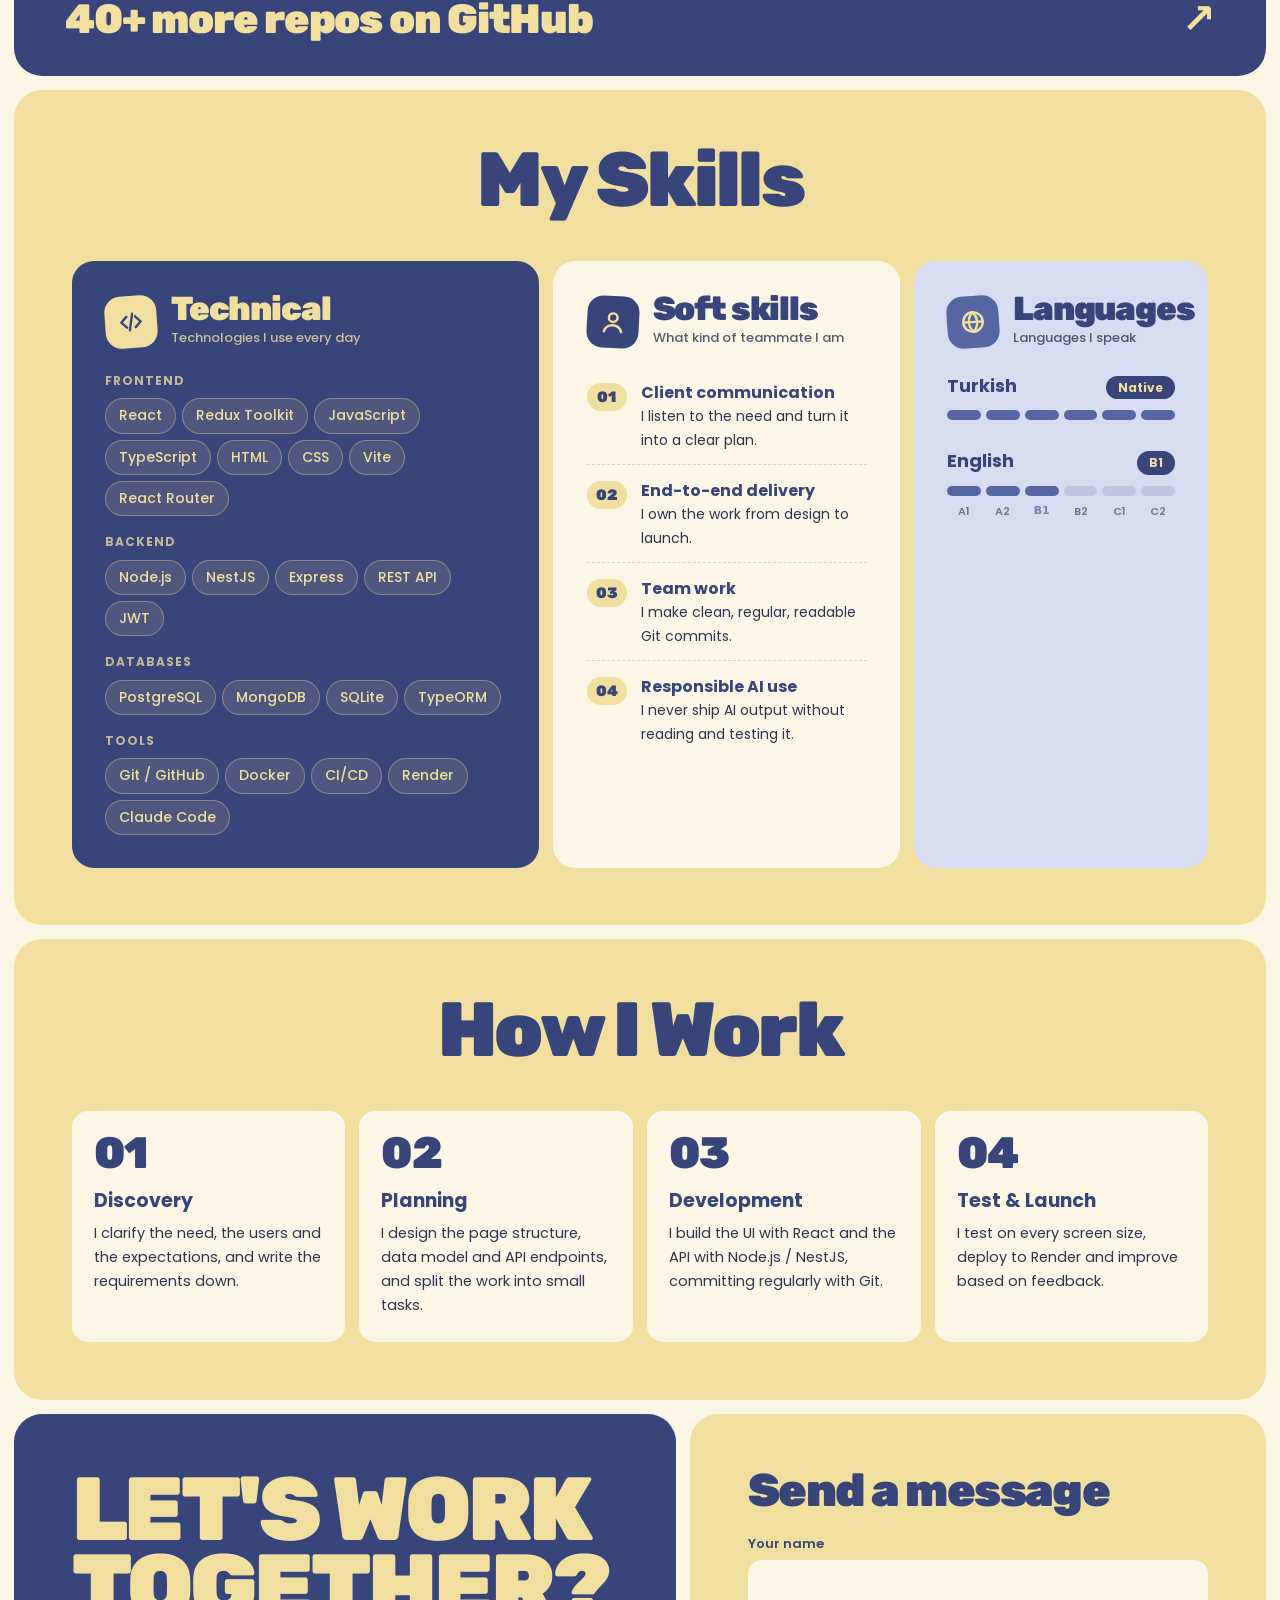
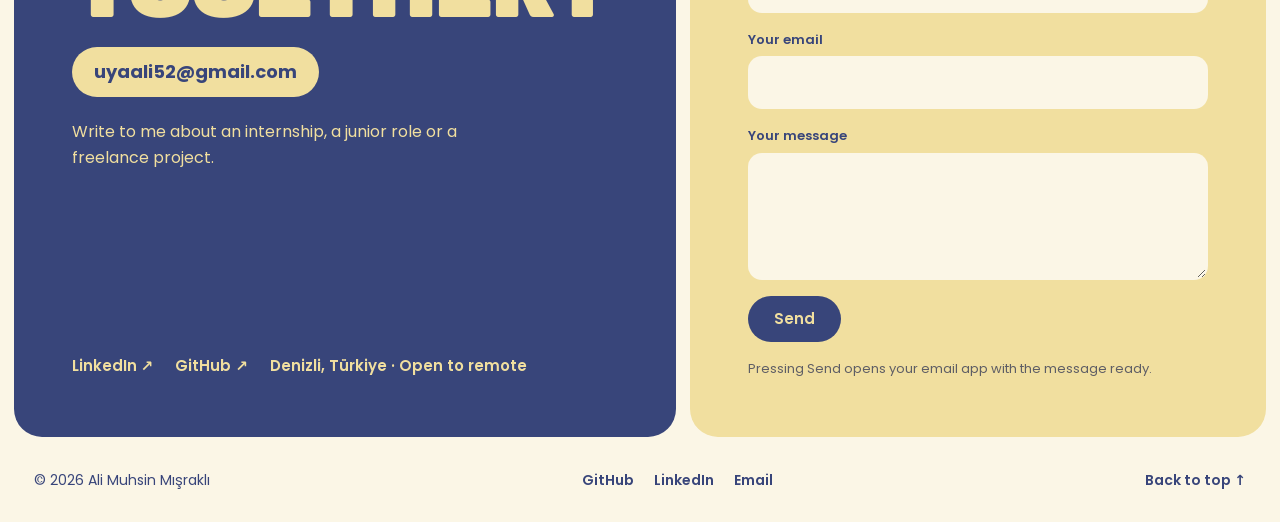
==== commit 5fe7e5b0: "Switch to custom domain alimuhsnm.com" ====
--- a/index.html
+++ b/index.html
@@ -11,15 +11,15 @@
   <link rel="icon" href="favicon.ico" sizes="any">
   <link rel="apple-touch-icon" href="apple-touch-icon.png">
 
-  <link rel="canonical" href="https://alimuhsin.onrender.com/">
+  <link rel="canonical" href="https://alimuhsnm.com/">
 
   <!-- Paylaşım önizlemesi (LinkedIn, WhatsApp vb.)
        Kendi domainini alınca bu adresleri yeni domainle değiştir. -->
   <meta property="og:type" content="website">
-  <meta property="og:url" content="https://alimuhsin.onrender.com/">
+  <meta property="og:url" content="https://alimuhsnm.com/">
   <meta property="og:title" content="Ali Muhsin Mışraklı — Junior Full Stack Developer">
   <meta property="og:description" content="React, Node.js, NestJS ve PostgreSQL ile web uygulamaları. Projelerime göz at.">
-  <meta property="og:image" content="https://alimuhsin.onrender.com/images/og-image.png">
+  <meta property="og:image" content="https://alimuhsnm.com/images/og-image.png">
   <meta property="og:image:width" content="1200">
   <meta property="og:image:height" content="630">
   <meta name="twitter:card" content="summary_large_image">
@@ -35,7 +35,7 @@
     "@type": "Person",
     "name": "Ali Muhsin Mışraklı",
     "jobTitle": "Junior Full Stack Developer",
-    "url": "https://alimuhsin.onrender.com/",
+    "url": "https://alimuhsnm.com/",
     "email": "mailto:uyaali52@gmail.com",
     "address": { "@type": "PostalAddress", "addressLocality": "Denizli", "addressCountry": "TR" },
     "alumniOf": { "@type": "CollegeOrUniversity", "name": "Pamukkale University" },
--- a/css/style.css
+++ b/css/style.css
@@ -629,8 +629,8 @@
 .project-card.is-alt { background: var(--blue-light); }
 .project-card.is-hidden { display: none; }
 
-.project-head { display: flex; align-items: center; justify-content: space-between; gap: 12px; }
-.project-no { font-size: clamp(30px, 3.4vw, 48px); color: var(--blue-dark); }
+.project-head { display: flex; flex-wrap: wrap; align-items: center; justify-content: space-between; gap: 8px 12px; }
+.project-name { font-size: clamp(30px, 3.4vw, 48px); color: var(--blue-dark); }
 .project-badge {
   padding: 4px 12px;
   border-radius: 999px;
@@ -643,7 +643,7 @@
 
 .project-media {
   position: relative;
-  aspect-ratio: 16 / 10;
+  aspect-ratio: 2 / 1;   /* ekran görüntüleriyle aynı oran: kırpma/kayma olmaz */
   border-radius: var(--radius-sm);
   overflow: hidden;
   background: var(--paper);
@@ -651,7 +651,7 @@
 .project-media img {
   width: 100%; height: 100%;
   object-fit: cover;
-  object-position: left top;
+  object-position: center;
   transition: transform 0.6s var(--ease);
 }
 .project-card:hover .project-media img { transform: scale(1.03); }
@@ -674,7 +674,7 @@
 }
 
 .project-meta { font-size: 12px; font-weight: 600; letter-spacing: 0.06em; text-transform: uppercase; color: var(--blue); }
-.project-title { font-size: clamp(20px, 1.9vw, 25px); line-height: 1.2; font-weight: 700; color: var(--blue-dark); margin-top: -6px; }
+.project-title { font-size: clamp(18px, 1.6vw, 21px); line-height: 1.25; font-weight: 700; color: var(--blue-dark); margin-top: -6px; }
 .project-summary { font-size: 15px; }
 
 .tags { display: flex; flex-wrap: wrap; gap: 6px; }
@@ -747,7 +747,7 @@
   overflow: hidden;
   background: var(--paper);
 }
-.modal-media img { width: 100%; height: 100%; object-fit: cover; object-position: top center; }
+.modal-media img { width: 100%; height: 100%; object-fit: cover; object-position: center; }
 .modal-content { padding: 10px clamp(22px, 4vw, 40px) clamp(26px, 4vw, 40px); display: grid; gap: 18px; }
 .modal-content h2 { font-family: var(--font-display); font-weight: 900; letter-spacing: -0.03em; font-size: clamp(30px, 4vw, 48px); line-height: 0.95; color: var(--blue-dark); }
 .modal-content h3 { font-size: 13px; font-weight: 700; letter-spacing: 0.06em; text-transform: uppercase; color: var(--blue); margin-bottom: 4px; }
